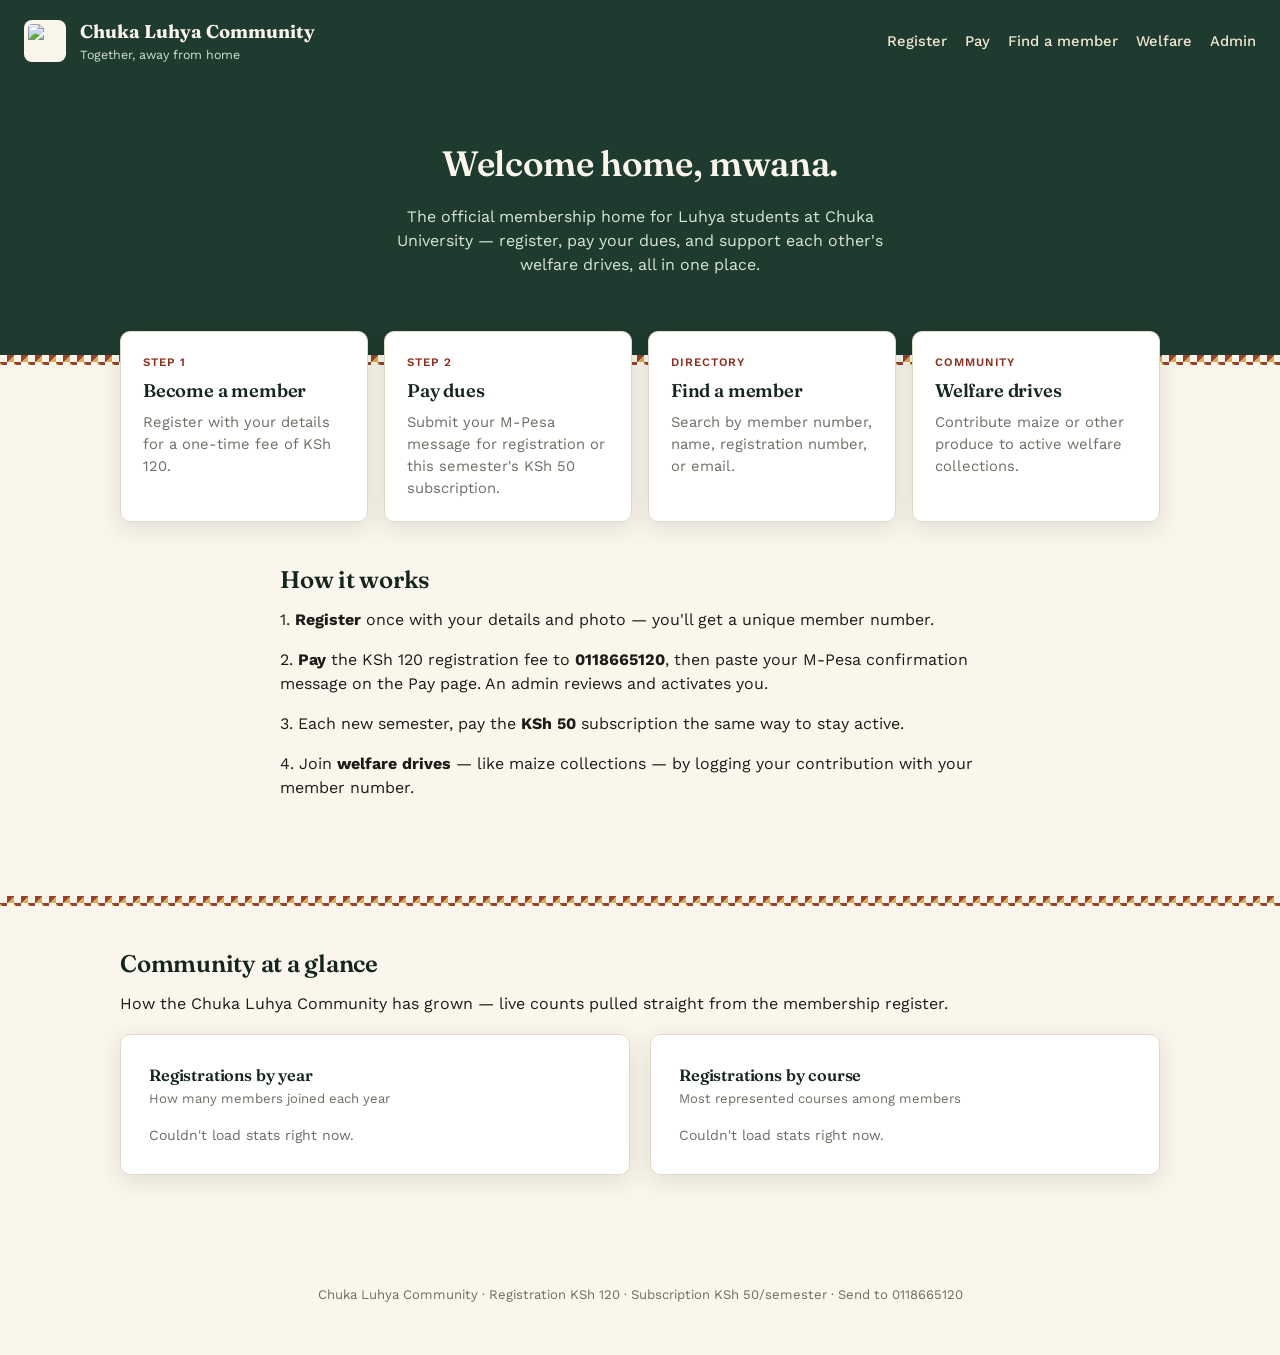
==== index.html @ a2ca7f16 "Update index.html" ====
<!DOCTYPE html>
<html lang="en">
<head>
<meta charset="UTF-8">
<meta name="viewport" content="width=device-width, initial-scale=1.0">
<title>Chuka Luhya Community</title>
<style>
/* ==========================================================
   CHUKA LUHYA COMMUNITY — visual identity
   Palette draws from shamba green (maize/farming, the welfare
   drives) and beadwork gold/maroon (Luhya ceremonial beadwork).
   ========================================================== */

@import url('https://fonts.googleapis.com/css2?family=Fraunces:opsz,wght@9..144,500;9..144,600;9..144,700&family=Work+Sans:wght@400;500;600;700&display=swap');

:root{
  --soil:      #1F3A2E;   /* deep shamba green */
  --soil-dark: #14261D;
  --cream:     #FBF6EC;
  --gold:      #D9A441;   /* beadwork gold */
  --maroon:    #8C2F1E;   /* beadwork maroon */
  --ink:       #1B1B18;
  --muted:     #6B6E64;
  --line:      #E2DACB;
  --ok:        #2F6B3E;
  --warn:      #B5451B;
  --radius:    10px;
  --shadow:    0 6px 24px rgba(20,38,29,0.12);
}

*{box-sizing:border-box;}
html{scroll-behavior:smooth;}
body{
  margin:0;
  font-family:'Work Sans', sans-serif;
  background:var(--cream);
  color:var(--ink);
  line-height:1.5;
}
h1,h2,h3,.display{
  font-family:'Fraunces', serif;
  font-weight:600;
  letter-spacing:-0.01em;
  margin:0 0 0.4em 0;
  color:var(--soil-dark);
}
p{margin:0 0 1em 0;}
a{color:var(--maroon);}

/* beadwork divider — repeating diamond pattern, the signature element */
.beadline{
  height:10px;
  background-image:
    linear-gradient(45deg, var(--gold) 25%, transparent 25%),
    linear-gradient(-45deg, var(--gold) 25%, transparent 25%),
    linear-gradient(45deg, transparent 75%, var(--maroon) 75%),
    linear-gradient(-45deg, transparent 75%, var(--maroon) 75%);
  background-size:14px 14px;
  background-position:0 0, 0 7px, 7px -7px, -7px 0;
  opacity:0.9;
}

/* ---- layout shells ---- */
header.site{
  background:var(--soil);
  color:var(--cream);
  padding:18px 24px;
  display:flex;
  align-items:center;
  gap:14px;
}
header.site img.logo{height:42px;width:42px;object-fit:contain;border-radius:8px;background:var(--cream);padding:4px;}
header.site .brand{display:flex;flex-direction:column;}
header.site .brand strong{font-family:'Fraunces',serif;font-size:1.15rem;}
header.site .brand span{font-size:0.78rem;color:#CFE0D3;}
header.site nav{margin-left:auto;display:flex;gap:18px;flex-wrap:wrap;}
header.site nav a{color:#EFE6D2;text-decoration:none;font-size:0.92rem;font-weight:500;}
header.site nav a:hover{color:var(--gold);}

main{max-width:760px;margin:0 auto;padding:40px 20px 80px;}
main.wide{max-width:1080px;}

.hero{
  background:var(--soil);
  color:var(--cream);
  padding:56px 24px;
  text-align:center;
}
.hero h1{color:var(--cream);font-size:2.2rem;}
.hero p{color:#D9E6DC;max-width:520px;margin:0 auto 22px;}

.grid-cards{
  display:grid;
  grid-template-columns:repeat(auto-fit,minmax(200px,1fr));
  gap:16px;
  max-width:1080px;
  margin:-34px auto 0;
  padding:0 20px;
  position:relative;
}
.card{
  background:#fff;
  border:1px solid var(--line);
  border-radius:var(--radius);
  padding:22px;
  box-shadow:var(--shadow);
  text-decoration:none;
  color:var(--ink);
  display:block;
  transition:transform .15s ease;
}
.card:hover{transform:translateY(-3px);}
.card .eyebrow{font-size:0.72rem;text-transform:uppercase;letter-spacing:0.08em;color:var(--maroon);font-weight:600;}
.card h3{margin:6px 0 6px;font-size:1.15rem;}
.card p{color:var(--muted);font-size:0.92rem;margin:0;}

/* ---- forms ---- */
.panel{
  background:#fff;
  border:1px solid var(--line);
  border-radius:var(--radius);
  padding:28px;
  box-shadow:var(--shadow);
}
label{display:block;font-weight:600;font-size:0.88rem;margin:16px 0 6px;color:var(--soil-dark);}
label .opt{font-weight:400;color:var(--muted);font-size:0.8rem;}
input[type=text],input[type=email],input[type=number],input[type=tel],input[type=password],select,textarea{
  width:100%;
  padding:11px 12px;
  border:1px solid var(--line);
  border-radius:8px;
  font-size:0.95rem;
  font-family:inherit;
  background:#FEFDFB;
}
input:focus,select:focus,textarea:focus{outline:2px solid var(--gold);outline-offset:1px;border-color:var(--gold);}
input[type=file]{padding:8px 0;}

button, .btn{
  display:inline-block;
  background:var(--maroon);
  color:#fff;
  border:none;
  padding:13px 22px;
  border-radius:8px;
  font-weight:600;
  font-size:0.95rem;
  cursor:pointer;
  font-family:inherit;
  text-decoration:none;
  margin-top:20px;
}
button:hover,.btn:hover{background:#701F13;}
button.secondary,.btn.secondary{background:var(--soil);}
button.secondary:hover{background:var(--soil-dark);}
button:disabled{opacity:0.55;cursor:not-allowed;}

.fee-box{
  background:#F4EEDD;
  border:1px dashed var(--gold);
  border-radius:8px;
  padding:14px 16px;
  font-size:0.9rem;
  margin-top:18px;
}
.fee-box b{color:var(--maroon);}

.msg{padding:12px 14px;border-radius:8px;font-size:0.9rem;margin-top:16px;display:none;}
.msg.show{display:block;}
.msg.ok{background:#E6F1E7;color:var(--ok);border:1px solid #BEDBC2;}
.msg.err{background:#FBE6E0;color:var(--warn);border:1px solid #F1C3B2;}

table{width:100%;border-collapse:collapse;font-size:0.9rem;margin-top:14px;}
th,td{text-align:left;padding:9px 8px;border-bottom:1px solid var(--line);}
th{color:var(--soil-dark);font-family:'Fraunces',serif;font-weight:600;}
.tag{display:inline-block;padding:2px 9px;border-radius:99px;font-size:0.75rem;font-weight:600;}
.tag.pending{background:#FBEFD6;color:#8A6203;}
.tag.approved,.tag.active{background:#E1F0E3;color:var(--ok);}
.tag.rejected{background:#FBE6E0;color:var(--warn);}

.tabs{display:flex;gap:6px;margin-bottom:20px;flex-wrap:wrap;}
.tabs button{margin:0;background:#fff;color:var(--soil-dark);border:1px solid var(--line);}
.tabs button.active{background:var(--soil);color:#fff;border-color:var(--soil);}

.member-id{
  font-family:'Fraunces',serif;
  font-size:1.6rem;
  color:var(--maroon);
  letter-spacing:0.03em;
}

.share-link{
  display:flex;gap:8px;align-items:center;background:#F4EEDD;border-radius:8px;padding:10px 12px;margin-top:8px;
}
.share-link input{background:transparent;border:none;flex:1;font-size:0.85rem;}
.share-link button{margin:0;padding:8px 14px;font-size:0.82rem;}

footer{text-align:center;color:var(--muted);font-size:0.82rem;padding:30px 20px 50px;}

/* ---- registration stat charts (homepage) ---- */
.stats-wrap{
  display:grid;
  grid-template-columns:repeat(auto-fit,minmax(280px,1fr));
  gap:20px;
  margin-top:18px;
}
.chart-card h3{font-size:1.02rem;margin-bottom:2px;}
.chart-card .chart-sub{color:var(--muted);font-size:0.82rem;margin-bottom:16px;}
.bar-row{margin-bottom:14px;}
.bar-row:last-child{margin-bottom:0;}
.bar-row .bar-top{
  display:flex;
  justify-content:space-between;
  align-items:baseline;
  font-size:0.85rem;
  margin-bottom:4px;
}
.bar-row .bar-top .bar-name{font-weight:600;color:var(--soil-dark);}
.bar-row .bar-top .bar-count{color:var(--maroon);font-weight:700;font-family:'Fraunces',serif;}
.bar-track{
  height:12px;
  background:#F0EADA;
  border-radius:99px;
  overflow:hidden;
  border:1px solid var(--line);
}
.bar-fill{
  height:100%;
  border-radius:99px;
  background:linear-gradient(90deg, var(--soil) 0%, var(--gold) 100%);
  width:0%;
  transition:width .6s ease;
}
.chart-card .bar-fill.alt{background:linear-gradient(90deg, var(--maroon) 0%, var(--gold) 100%);}
.chart-loading,.chart-empty{color:var(--muted);font-size:0.88rem;}

@media(max-width:640px){
  header.site{flex-wrap:wrap;}
  header.site nav{margin-left:0;gap:12px;}
  .hero h1{font-size:1.7rem;}
}
</style>
</head>
<body>

<header class="site">
  <img class="logo" id="siteLogo" alt="CLC logo" style="display:none;">
  <div class="brand">
    <strong>Chuka Luhya Community</strong>
    <span>Together, away from home</span>
  </div>
  <nav>
    <a href="register.html">Register</a>
    <a href="payment.html">Pay</a>
    <a href="search.html">Find a member</a>
    <a href="welfare.html">Welfare</a>
    <a href="admin.html">Admin</a>
  </nav>
</header>

<div class="hero">
  <h1>Welcome home, mwana.</h1>
  <p>The official membership home for Luhya students at Chuka University — register, pay your dues, and support each other's welfare drives, all in one place.</p>
</div>
<div class="beadline"></div>

<div class="grid-cards">
  <a class="card" href="register.html">
    <div class="eyebrow">Step 1</div>
    <h3>Become a member</h3>
    <p>Register with your details for a one-time fee of KSh 120.</p>
  </a>
  <a class="card" href="payment.html">
    <div class="eyebrow">Step 2</div>
    <h3>Pay dues</h3>
    <p>Submit your M-Pesa message for registration or this semester's KSh 50 subscription.</p>
  </a>
  <a class="card" href="search.html">
    <div class="eyebrow">Directory</div>
    <h3>Find a member</h3>
    <p>Search by member number, name, registration number, or email.</p>
  </a>
  <a class="card" href="welfare.html">
    <div class="eyebrow">Community</div>
    <h3>Welfare drives</h3>
    <p>Contribute maize or other produce to active welfare collections.</p>
  </a>
</div>

<main>
  <h2>How it works</h2>
  <p>1. <b>Register</b> once with your details and photo — you'll get a unique member number.</p>
  <p>2. <b>Pay</b> the KSh 120 registration fee to <b>0118665120</b>, then paste your M-Pesa confirmation message on the Pay page. An admin reviews and activates you.</p>
  <p>3. Each new semester, pay the <b>KSh 50</b> subscription the same way to stay active.</p>
  <p>4. Join <b>welfare drives</b> — like maize collections — by logging your contribution with your member number.</p>
</main>

<div class="beadline"></div>

<main class="wide">
  <h2>Community at a glance</h2>
  <p>How the Chuka Luhya Community has grown — live counts pulled straight from the membership register.</p>

  <div class="stats-wrap">
    <div class="panel chart-card">
      <h3>Registrations by year</h3>
      <div class="chart-sub">How many members joined each year</div>
      <div id="yearChart"><div class="chart-loading">Loading…</div></div>
    </div>
    <div class="panel chart-card">
      <h3>Registrations by course</h3>
      <div class="chart-sub">Most represented courses among members</div>
      <div id="courseChart"><div class="chart-loading">Loading…</div></div>
    </div>
  </div>
</main>

<footer>Chuka Luhya Community · Registration KSh 120 · Subscription KSh 50/semester · Send to 0118665120</footer>

<script>
// ⚠️ REPLACE THIS with your deployed Apps Script Web App URL (ends in /exec)
const API_URL = "https://script.google.com/macros/s/AKfycbyvl1aG-JSTuhmmTTJpNLwkRlwysgrZUr_CwX7zUoklKrvmtrGiKlcbf3OylCN1RZxS/exec";

// ⚠️ REPLACE THIS with a direct image URL for your logo (e.g. an Imgur link,
// a GitHub-hosted image raw URL, or any public image link ending in .png/.jpg)
const LOGO_URL = "https://drive.google.com/file/d/1XwN-2GqsNcrvXHtq5Wz5wxiwcrYzxigq/view?usp=sharing";

// Sets the logo on every page — called automatically below.
// Stays hidden until a real LOGO_URL is set, so no broken-image icon shows.
function loadLogo() {
  const el = document.getElementById('siteLogo');
  if (el && LOGO_URL && !LOGO_URL.startsWith('PASTE_')) {
    el.src = LOGO_URL;
    el.style.display = 'block';
  }
}
document.addEventListener('DOMContentLoaded', loadLogo);

const COUNTIES = [
  "Mombasa","Kwale","Kilifi","Tana River","Lamu","Taita-Taveta","Garissa","Wajir","Mandera",
  "Marsabit","Isiolo","Meru","Tharaka-Nithi","Embu","Kitui","Machakos","Makueni","Nyandarua",
  "Nyeri","Kirinyaga","Murang'a","Kiambu","Turkana","West Pokot","Samburu","Trans Nzoia",
  "Uasin Gishu","Elgeyo-Marakwet","Nandi","Baringo","Laikipia","Nakuru","Narok","Kajiado",
  "Kericho","Bomet","Kakamega","Vihiga","Bungoma","Busia","Siaya","Kisumu","Homa Bay",
  "Migori","Kisii","Nyamira","Nairobi"
];

// Call the API. `payload` is a plain object; `action` matches a case in Code.gs
async function callApi(action, payload = {}) {
  const res = await fetch(API_URL, {
    method: "POST",
    headers: { "Content-Type": "text/plain;charset=utf-8" }, // avoids CORS preflight on Apps Script
    body: JSON.stringify({ action, payload })
  });
  return res.json();
}

function fileToBase64(file) {
  return new Promise((resolve, reject) => {
    const reader = new FileReader();
    reader.onload = () => resolve(reader.result);
    reader.onerror = reject;
    reader.readAsDataURL(file);
  });
}
</script>
<script>
  // ---- homepage charts: registrations by year & by course ----
  // Builds simple, dependency-free bar charts (no chart library needed)
  // out of the aggregate counts returned by the "getRegistrationStats" action.

  function escapeHtml(str) {
    return String(str).replace(/[&<>"']/g, ch => ({
      '&':'&amp;','<':'&lt;','>':'&gt;','"':'&quot;',"'":'&#39;'
    }[ch]));
  }

  function renderBarChart(containerId, rows, nameKey, altColor) {
    const el = document.getElementById(containerId);
    if (!rows || rows.length === 0) {
      el.innerHTML = '<div class="chart-empty">No registrations yet — be the first to <a href="register.html">join</a>!</div>';
      return;
    }
    const max = Math.max(...rows.map(r => r.count));
    el.innerHTML = rows.map(r => `
      <div class="bar-row">
        <div class="bar-top">
          <span class="bar-name">${escapeHtml(r[nameKey])}</span>
          <span class="bar-count">${r.count}</span>
        </div>
        <div class="bar-track">
          <div class="bar-fill${altColor ? ' alt' : ''}" style="width:${max ? (r.count / max * 100) : 0}%"></div>
        </div>
      </div>
    `).join('');
  }

  async function loadRegistrationStats() {
    try {
      const res = await callApi('getRegistrationStats');
      if (!res.ok) throw new Error(res.error || 'Failed to load stats');
      renderBarChart('yearChart', res.byYear, 'year', false);
      renderBarChart('courseChart', res.byCourse, 'course', true);
    } catch (err) {
      document.getElementById('yearChart').innerHTML = '<div class="chart-empty">Couldn\'t load stats right now.</div>';
      document.getElementById('courseChart').innerHTML = '<div class="chart-empty">Couldn\'t load stats right now.</div>';
    }
  }
  loadRegistrationStats();
</script>
</body>
</html>
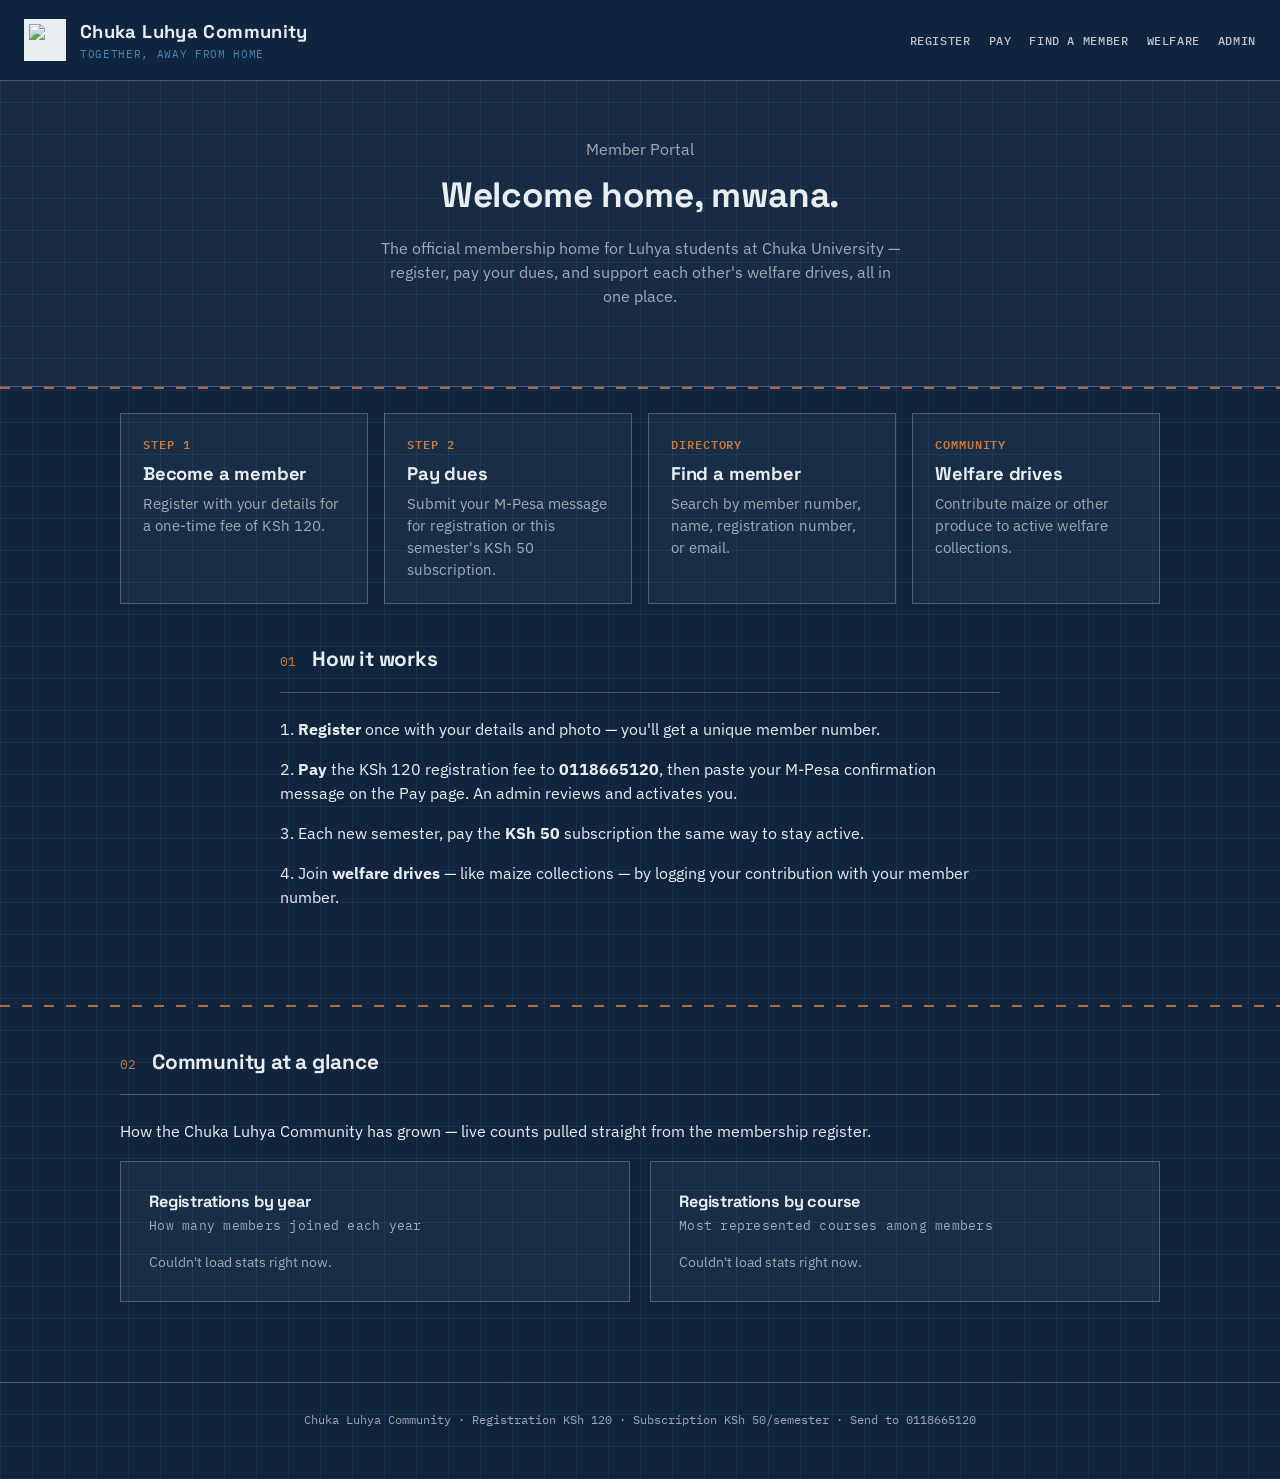
==== commit 4354bef1: "Update index.html" ====
--- a/index.html
+++ b/index.html
@@ -7,99 +7,112 @@
 <style>
 /* ==========================================================
    CHUKA LUHYA COMMUNITY — visual identity
-   Palette draws from shamba green (maize/farming, the welfare
-   drives) and beadwork gold/maroon (Luhya ceremonial beadwork).
+   "Engineering blueprint" theme — grid-paper navy background,
+   copper accent, spec-sheet numbered sections, mono labels.
+   Variable/selector names are kept from the previous theme so
+   no markup or JS needs to change — only what they resolve to.
    ========================================================== */
 
-@import url('https://fonts.googleapis.com/css2?family=Fraunces:opsz,wght@9..144,500;9..144,600;9..144,700&family=Work+Sans:wght@400;500;600;700&display=swap');
+@import url('https://fonts.googleapis.com/css2?family=Space+Grotesk:wght@400;500;600;700&family=IBM+Plex+Sans:wght@400;500;600&family=IBM+Plex+Mono:wght@400;500;600&display=swap');
 
 :root{
-  --soil:      #1F3A2E;   /* deep shamba green */
-  --soil-dark: #14261D;
-  --cream:     #FBF6EC;
-  --gold:      #D9A441;   /* beadwork gold */
-  --maroon:    #8C2F1E;   /* beadwork maroon */
-  --ink:       #1B1B18;
-  --muted:     #6B6E64;
-  --line:      #E2DACB;
-  --ok:        #2F6B3E;
-  --warn:      #B5451B;
-  --radius:    10px;
-  --shadow:    0 6px 24px rgba(20,38,29,0.12);
+  --soil:      #10243E;   /* blueprint navy — brand / header / hero surfaces */
+  --soil-dark: #0B1B2B;   /* deep ink navy — used for high-contrast text on copper */
+  --cream:     #10243E;   /* page background (blueprint navy) */
+  --gold:      #C97B3D;   /* copper — primary accent */
+  --maroon:    #B5672E;   /* darker copper — links, buttons, hover states */
+  --ink:       #E8EEF2;   /* paper — default text color on the dark background */
+  --muted:     rgba(232,238,242,0.65);
+  --line:      rgba(232,238,242,0.25);
+  --blueprint-line: #4C86AE;
+  --ok:        #3F8F5F;
+  --warn:      #B4453A;
+  --radius:    0px;       /* blueprint style = sharp corners, no rounding */
+  --shadow:    none;      /* thin borders replace drop-shadows */
+  --wash:      rgba(232,238,242,0.04);   /* faint paper wash for card surfaces */
+  --wash-2:    rgba(232,238,242,0.07);
 }
 
 *{box-sizing:border-box;}
 html{scroll-behavior:smooth;}
 body{
   margin:0;
-  font-family:'Work Sans', sans-serif;
-  background:var(--cream);
+  font-family:'IBM Plex Sans', sans-serif;
+  background:
+    repeating-linear-gradient(0deg, rgba(76,134,174,0.14) 0px, rgba(76,134,174,0.14) 1px, transparent 1px, transparent 32px),
+    repeating-linear-gradient(90deg, rgba(76,134,174,0.14) 0px, rgba(76,134,174,0.14) 1px, transparent 1px, transparent 32px),
+    var(--cream);
   color:var(--ink);
   line-height:1.5;
 }
 h1,h2,h3,.display{
-  font-family:'Fraunces', serif;
-  font-weight:600;
+  font-family:'Space Grotesk', sans-serif;
+  font-weight:700;
   letter-spacing:-0.01em;
   margin:0 0 0.4em 0;
-  color:var(--soil-dark);
+  color:var(--ink);
 }
 p{margin:0 0 1em 0;}
-a{color:var(--maroon);}
-
-/* beadwork divider — repeating diamond pattern, the signature element */
+a{color:var(--gold);}
+
+/* blueprint divider — dashed tick-mark rule, the signature element */
 .beadline{
-  height:10px;
-  background-image:
-    linear-gradient(45deg, var(--gold) 25%, transparent 25%),
-    linear-gradient(-45deg, var(--gold) 25%, transparent 25%),
-    linear-gradient(45deg, transparent 75%, var(--maroon) 75%),
-    linear-gradient(-45deg, transparent 75%, var(--maroon) 75%);
-  background-size:14px 14px;
-  background-position:0 0, 0 7px, 7px -7px, -7px 0;
-  opacity:0.9;
+  height:2px;
+  background-image:repeating-linear-gradient(90deg, var(--gold) 0px, var(--gold) 10px, transparent 10px, transparent 22px);
+  opacity:0.85;
 }
 
 /* ---- layout shells ---- */
 header.site{
-  background:var(--soil);
-  color:var(--cream);
+  background:rgba(16,36,62,0.92);
+  color:var(--ink);
   padding:18px 24px;
   display:flex;
   align-items:center;
   gap:14px;
-}
-header.site img.logo{height:42px;width:42px;object-fit:contain;border-radius:8px;background:var(--cream);padding:4px;}
+  border-bottom:1px solid var(--line);
+}
+header.site img.logo{height:42px;width:42px;object-fit:contain;border:1px solid var(--line);background:var(--ink);padding:4px;}
 header.site .brand{display:flex;flex-direction:column;}
-header.site .brand strong{font-family:'Fraunces',serif;font-size:1.15rem;}
-header.site .brand span{font-size:0.78rem;color:#CFE0D3;}
+header.site .brand strong{font-family:'Space Grotesk',sans-serif;font-size:1.15rem;font-weight:700;letter-spacing:0.02em;}
+header.site .brand span{font-family:'IBM Plex Mono',monospace;font-size:0.7rem;letter-spacing:0.06em;text-transform:uppercase;color:var(--blueprint-line);}
 header.site nav{margin-left:auto;display:flex;gap:18px;flex-wrap:wrap;}
-header.site nav a{color:#EFE6D2;text-decoration:none;font-size:0.92rem;font-weight:500;}
+header.site nav a{
+  color:rgba(232,238,242,0.8);
+  text-decoration:none;
+  font-family:'IBM Plex Mono',monospace;
+  font-size:0.78rem;
+  letter-spacing:0.05em;
+  text-transform:uppercase;
+  font-weight:500;
+}
 header.site nav a:hover{color:var(--gold);}
 
 main{max-width:760px;margin:0 auto;padding:40px 20px 80px;}
 main.wide{max-width:1080px;}
 
 .hero{
-  background:var(--soil);
-  color:var(--cream);
+  background:rgba(232,238,242,0.03);
+  color:var(--ink);
   padding:56px 24px;
   text-align:center;
-}
-.hero h1{color:var(--cream);font-size:2.2rem;}
-.hero p{color:#D9E6DC;max-width:520px;margin:0 auto 22px;}
+  border-bottom:1px solid var(--line);
+}
+.hero h1{color:var(--ink);font-size:2.2rem;}
+.hero h1 em{font-style:normal;color:var(--gold);}
+.hero p{color:var(--muted);max-width:520px;margin:0 auto 22px;}
 
 .grid-cards{
   display:grid;
   grid-template-columns:repeat(auto-fit,minmax(200px,1fr));
   gap:16px;
   max-width:1080px;
-  margin:-34px auto 0;
+  margin:24px auto 0;
   padding:0 20px;
   position:relative;
 }
 .card{
-  background:#fff;
+  background:var(--wash);
   border:1px solid var(--line);
   border-radius:var(--radius);
   padding:22px;
@@ -107,95 +120,173 @@
   text-decoration:none;
   color:var(--ink);
   display:block;
-  transition:transform .15s ease;
-}
-.card:hover{transform:translateY(-3px);}
-.card .eyebrow{font-size:0.72rem;text-transform:uppercase;letter-spacing:0.08em;color:var(--maroon);font-weight:600;}
+  transition:border-color .15s ease, background .15s ease;
+}
+.card:hover{border-color:var(--gold);background:var(--wash-2);}
+.card .eyebrow{font-family:'IBM Plex Mono',monospace;font-size:0.72rem;text-transform:uppercase;letter-spacing:0.08em;color:var(--gold);font-weight:600;}
 .card h3{margin:6px 0 6px;font-size:1.15rem;}
 .card p{color:var(--muted);font-size:0.92rem;margin:0;}
 
+/* ---- spec-sheet section headers (numbered, like an engineering doc) ---- */
+.section-head{
+  display:flex;
+  align-items:baseline;
+  gap:16px;
+  margin:0 0 24px;
+  border-bottom:1px solid var(--line);
+  padding-bottom:16px;
+}
+.section-head .sheet-no{
+  font-family:'IBM Plex Mono',monospace;
+  font-size:0.8rem;
+  color:var(--gold);
+  flex-shrink:0;
+}
+.section-head h2{margin:0;font-size:1.3rem;}
+
 /* ---- forms ---- */
 .panel{
-  background:#fff;
+  background:var(--wash);
   border:1px solid var(--line);
   border-radius:var(--radius);
   padding:28px;
   box-shadow:var(--shadow);
 }
-label{display:block;font-weight:600;font-size:0.88rem;margin:16px 0 6px;color:var(--soil-dark);}
-label .opt{font-weight:400;color:var(--muted);font-size:0.8rem;}
+label{
+  display:block;
+  font-family:'IBM Plex Mono',monospace;
+  font-weight:500;
+  font-size:0.72rem;
+  letter-spacing:0.06em;
+  text-transform:uppercase;
+  margin:16px 0 6px;
+  color:var(--blueprint-line);
+}
+label .opt{font-weight:400;color:var(--muted);font-size:0.75rem;text-transform:none;letter-spacing:0;}
 input[type=text],input[type=email],input[type=number],input[type=tel],input[type=password],select,textarea{
   width:100%;
   padding:11px 12px;
   border:1px solid var(--line);
-  border-radius:8px;
+  border-radius:var(--radius);
   font-size:0.95rem;
   font-family:inherit;
-  background:#FEFDFB;
-}
+  background:rgba(232,238,242,0.05);
+  color:var(--ink);
+}
+input::placeholder,textarea::placeholder{color:rgba(232,238,242,0.35);}
+select option{background:var(--soil-dark);color:var(--ink);}
 input:focus,select:focus,textarea:focus{outline:2px solid var(--gold);outline-offset:1px;border-color:var(--gold);}
 input[type=file]{padding:8px 0;}
 
 button, .btn{
   display:inline-block;
-  background:var(--maroon);
-  color:#fff;
+  background:var(--gold);
+  color:var(--soil-dark);
   border:none;
+  border-radius:var(--radius);
   padding:13px 22px;
-  border-radius:8px;
   font-weight:600;
-  font-size:0.95rem;
+  font-size:0.85rem;
+  font-family:'IBM Plex Mono',monospace;
+  letter-spacing:0.05em;
+  text-transform:uppercase;
   cursor:pointer;
-  font-family:inherit;
   text-decoration:none;
   margin-top:20px;
-}
-button:hover,.btn:hover{background:#701F13;}
-button.secondary,.btn.secondary{background:var(--soil);}
-button.secondary:hover{background:var(--soil-dark);}
-button:disabled{opacity:0.55;cursor:not-allowed;}
+  transition:filter .15s ease, transform .1s ease;
+}
+button:hover,.btn:hover{filter:brightness(1.1);}
+button:active,.btn:active{transform:translateY(1px);}
+button.secondary,.btn.secondary{background:transparent;color:var(--ink);border:1px solid var(--gold);}
+button.secondary:hover,.btn.secondary:hover{background:rgba(201,123,61,0.12);filter:none;}
+button:disabled{opacity:0.5;cursor:not-allowed;}
 
 .fee-box{
-  background:#F4EEDD;
+  background:rgba(201,123,61,0.08);
   border:1px dashed var(--gold);
-  border-radius:8px;
+  border-radius:var(--radius);
   padding:14px 16px;
   font-size:0.9rem;
   margin-top:18px;
 }
-.fee-box b{color:var(--maroon);}
-
-.msg{padding:12px 14px;border-radius:8px;font-size:0.9rem;margin-top:16px;display:none;}
+.fee-box b{color:var(--gold);}
+
+.msg{padding:12px 14px;border-radius:var(--radius);font-size:0.9rem;margin-top:16px;display:none;border:1px solid transparent;}
 .msg.show{display:block;}
-.msg.ok{background:#E6F1E7;color:var(--ok);border:1px solid #BEDBC2;}
-.msg.err{background:#FBE6E0;color:var(--warn);border:1px solid #F1C3B2;}
+.msg.ok{background:rgba(63,143,95,0.12);color:var(--ok);border-color:rgba(63,143,95,0.4);}
+.msg.err{background:rgba(180,69,58,0.12);color:var(--warn);border-color:rgba(180,69,58,0.4);}
 
 table{width:100%;border-collapse:collapse;font-size:0.9rem;margin-top:14px;}
 th,td{text-align:left;padding:9px 8px;border-bottom:1px solid var(--line);}
-th{color:var(--soil-dark);font-family:'Fraunces',serif;font-weight:600;}
-.tag{display:inline-block;padding:2px 9px;border-radius:99px;font-size:0.75rem;font-weight:600;}
-.tag.pending{background:#FBEFD6;color:#8A6203;}
-.tag.approved,.tag.active{background:#E1F0E3;color:var(--ok);}
-.tag.rejected{background:#FBE6E0;color:var(--warn);}
+th{
+  color:var(--gold);
+  font-family:'IBM Plex Mono',monospace;
+  font-weight:600;
+  font-size:0.72rem;
+  letter-spacing:0.05em;
+  text-transform:uppercase;
+}
+.tag{
+  display:inline-block;
+  padding:2px 9px;
+  border-radius:var(--radius);
+  font-family:'IBM Plex Mono',monospace;
+  font-size:0.68rem;
+  letter-spacing:0.05em;
+  text-transform:uppercase;
+  font-weight:600;
+  border:1px solid currentColor;
+}
+.tag.pending{color:#D9A441;}
+.tag.approved,.tag.active{color:var(--ok);}
+.tag.rejected{color:var(--warn);}
 
 .tabs{display:flex;gap:6px;margin-bottom:20px;flex-wrap:wrap;}
-.tabs button{margin:0;background:#fff;color:var(--soil-dark);border:1px solid var(--line);}
-.tabs button.active{background:var(--soil);color:#fff;border-color:var(--soil);}
+.tabs button{
+  margin:0;
+  background:transparent;
+  color:var(--ink);
+  border:1px solid var(--line);
+}
+.tabs button.active{background:var(--gold);color:var(--soil-dark);border-color:var(--gold);}
 
 .member-id{
-  font-family:'Fraunces',serif;
+  font-family:'Space Grotesk',sans-serif;
+  font-weight:700;
   font-size:1.6rem;
-  color:var(--maroon);
+  color:var(--gold);
   letter-spacing:0.03em;
 }
 
 .share-link{
-  display:flex;gap:8px;align-items:center;background:#F4EEDD;border-radius:8px;padding:10px 12px;margin-top:8px;
-}
-.share-link input{background:transparent;border:none;flex:1;font-size:0.85rem;}
-.share-link button{margin:0;padding:8px 14px;font-size:0.82rem;}
-
-footer{text-align:center;color:var(--muted);font-size:0.82rem;padding:30px 20px 50px;}
+  display:flex;gap:8px;align-items:center;background:rgba(232,238,242,0.05);border:1px solid var(--line);border-radius:var(--radius);padding:10px 12px;margin-top:8px;
+}
+.share-link input{background:transparent;border:none;flex:1;font-size:0.85rem;color:var(--ink);}
+.share-link button{margin:0;padding:8px 14px;font-size:0.72rem;}
+
+footer{
+  text-align:center;
+  color:var(--muted);
+  font-family:'IBM Plex Mono',monospace;
+  font-size:0.75rem;
+  padding:28px 20px 50px;
+  border-top:1px solid var(--line);
+}
+
+/* status badges (used for member/account status, mirrors reference dashboard) */
+.status-badge{
+  display:inline-block;
+  font-family:'IBM Plex Mono',monospace;
+  font-size:0.7rem;
+  letter-spacing:0.05em;
+  text-transform:uppercase;
+  padding:3px 10px;
+  border:1px solid currentColor;
+  margin-left:10px;
+  vertical-align:middle;
+}
+.status-badge.status-active,.status-badge.active{color:var(--ok);}
+.status-badge.status-inactive,.status-badge.inactive{color:var(--warn);}
 
 /* ---- registration stat charts (homepage) ---- */
 .stats-wrap{
@@ -205,7 +296,7 @@
   margin-top:18px;
 }
 .chart-card h3{font-size:1.02rem;margin-bottom:2px;}
-.chart-card .chart-sub{color:var(--muted);font-size:0.82rem;margin-bottom:16px;}
+.chart-card .chart-sub{color:var(--muted);font-size:0.82rem;margin-bottom:16px;font-family:'IBM Plex Mono',monospace;letter-spacing:0.02em;}
 .bar-row{margin-bottom:14px;}
 .bar-row:last-child{margin-bottom:0;}
 .bar-row .bar-top{
@@ -215,24 +306,31 @@
   font-size:0.85rem;
   margin-bottom:4px;
 }
-.bar-row .bar-top .bar-name{font-weight:600;color:var(--soil-dark);}
-.bar-row .bar-top .bar-count{color:var(--maroon);font-weight:700;font-family:'Fraunces',serif;}
+.bar-row .bar-top .bar-name{font-weight:600;color:var(--ink);}
+.bar-row .bar-top .bar-count{color:var(--gold);font-weight:700;font-family:'Space Grotesk',sans-serif;}
 .bar-track{
-  height:12px;
-  background:#F0EADA;
-  border-radius:99px;
+  height:10px;
+  background:rgba(232,238,242,0.08);
+  border-radius:var(--radius);
   overflow:hidden;
   border:1px solid var(--line);
 }
 .bar-fill{
   height:100%;
-  border-radius:99px;
-  background:linear-gradient(90deg, var(--soil) 0%, var(--gold) 100%);
+  border-radius:var(--radius);
+  background:linear-gradient(90deg, var(--blueprint-line) 0%, var(--gold) 100%);
   width:0%;
   transition:width .6s ease;
 }
 .chart-card .bar-fill.alt{background:linear-gradient(90deg, var(--maroon) 0%, var(--gold) 100%);}
 .chart-loading,.chart-empty{color:var(--muted);font-size:0.88rem;}
+
+.empty-state{
+  padding:40px 24px;
+  text-align:center;
+  border:1px dashed var(--line);
+}
+.empty-state p{color:var(--muted);margin-top:8px;}
 
 @media(max-width:640px){
   header.site{flex-wrap:wrap;}
@@ -259,6 +357,7 @@
 </header>
 
 <div class="hero">
+  <p class="eyebrow" style="margin-bottom:8px;">Member Portal</p>
   <h1>Welcome home, mwana.</h1>
   <p>The official membership home for Luhya students at Chuka University — register, pay your dues, and support each other's welfare drives, all in one place.</p>
 </div>
@@ -288,7 +387,10 @@
 </div>
 
 <main>
-  <h2>How it works</h2>
+  <div class="section-head">
+    <span class="sheet-no">01</span>
+    <h2>How it works</h2>
+  </div>
   <p>1. <b>Register</b> once with your details and photo — you'll get a unique member number.</p>
   <p>2. <b>Pay</b> the KSh 120 registration fee to <b>0118665120</b>, then paste your M-Pesa confirmation message on the Pay page. An admin reviews and activates you.</p>
   <p>3. Each new semester, pay the <b>KSh 50</b> subscription the same way to stay active.</p>
@@ -298,7 +400,10 @@
 <div class="beadline"></div>
 
 <main class="wide">
-  <h2>Community at a glance</h2>
+  <div class="section-head">
+    <span class="sheet-no">02</span>
+    <h2>Community at a glance</h2>
+  </div>
   <p>How the Chuka Luhya Community has grown — live counts pulled straight from the membership register.</p>
 
   <div class="stats-wrap">
@@ -323,7 +428,7 @@
 
 // ⚠️ REPLACE THIS with a direct image URL for your logo (e.g. an Imgur link,
 // a GitHub-hosted image raw URL, or any public image link ending in .png/.jpg)
-const LOGO_URL = "https://drive.google.com/file/d/1XwN-2GqsNcrvXHtq5Wz5wxiwcrYzxigq/view?usp=sharing";
+const LOGO_URL = "https://lh3.googleusercontent.com/d/1XwN-2GqsNcrvXHtq5Wz5wxiwcrYzxigq";
 
 // Sets the logo on every page — called automatically below.
 // Stays hidden until a real LOGO_URL is set, so no broken-image icon shows.
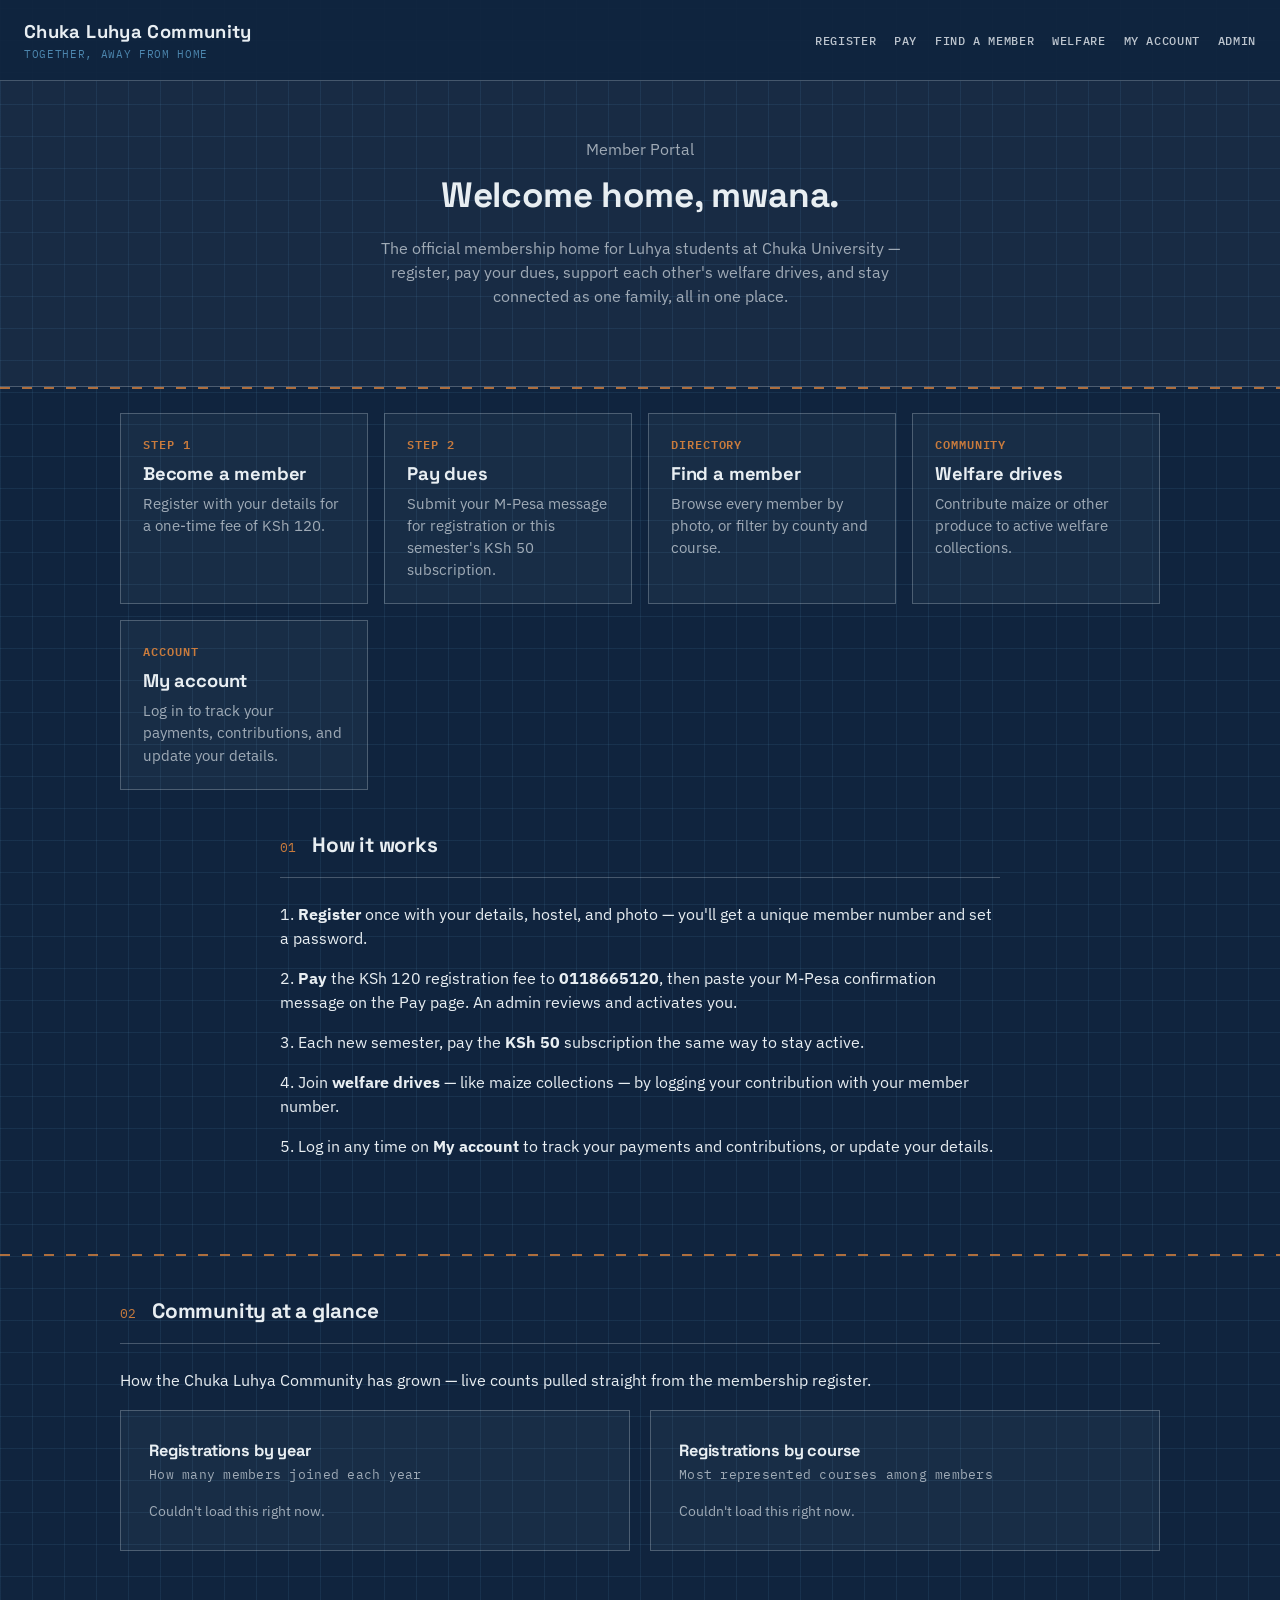
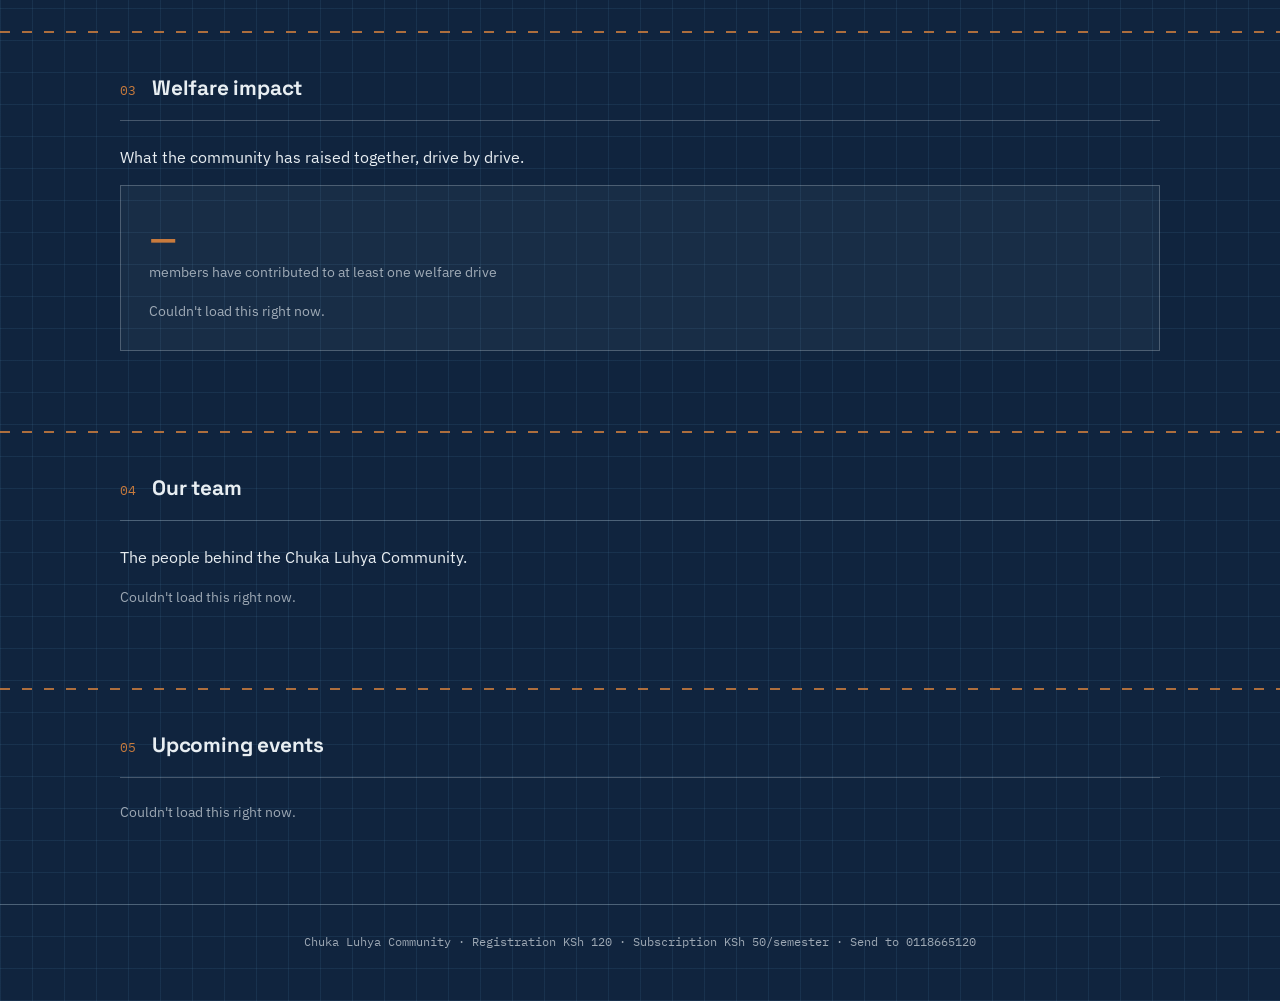
==== commit 69db0285: "Update index.html" ====
--- a/index.html
+++ b/index.html
@@ -9,27 +9,25 @@
    CHUKA LUHYA COMMUNITY — visual identity
    "Engineering blueprint" theme — grid-paper navy background,
    copper accent, spec-sheet numbered sections, mono labels.
-   Variable/selector names are kept from the previous theme so
-   no markup or JS needs to change — only what they resolve to.
    ========================================================== */
 
 @import url('https://fonts.googleapis.com/css2?family=Space+Grotesk:wght@400;500;600;700&family=IBM+Plex+Sans:wght@400;500;600&family=IBM+Plex+Mono:wght@400;500;600&display=swap');
 
 :root{
-  --soil:      #10243E;   /* blueprint navy — brand / header / hero surfaces */
-  --soil-dark: #0B1B2B;   /* deep ink navy — used for high-contrast text on copper */
-  --cream:     #10243E;   /* page background (blueprint navy) */
-  --gold:      #C97B3D;   /* copper — primary accent */
-  --maroon:    #B5672E;   /* darker copper — links, buttons, hover states */
-  --ink:       #E8EEF2;   /* paper — default text color on the dark background */
+  --soil:      #10243E;
+  --soil-dark: #0B1B2B;
+  --cream:     #10243E;
+  --gold:      #C97B3D;
+  --maroon:    #B5672E;
+  --ink:       #E8EEF2;
   --muted:     rgba(232,238,242,0.65);
   --line:      rgba(232,238,242,0.25);
   --blueprint-line: #4C86AE;
   --ok:        #3F8F5F;
   --warn:      #B4453A;
-  --radius:    0px;       /* blueprint style = sharp corners, no rounding */
-  --shadow:    none;      /* thin borders replace drop-shadows */
-  --wash:      rgba(232,238,242,0.04);   /* faint paper wash for card surfaces */
+  --radius:    0px;
+  --shadow:    none;
+  --wash:      rgba(232,238,242,0.04);
   --wash-2:    rgba(232,238,242,0.07);
 }
 
@@ -55,14 +53,12 @@
 p{margin:0 0 1em 0;}
 a{color:var(--gold);}
 
-/* blueprint divider — dashed tick-mark rule, the signature element */
 .beadline{
   height:2px;
   background-image:repeating-linear-gradient(90deg, var(--gold) 0px, var(--gold) 10px, transparent 10px, transparent 22px);
   opacity:0.85;
 }
 
-/* ---- layout shells ---- */
 header.site{
   background:rgba(16,36,62,0.92);
   color:var(--ink);
@@ -87,6 +83,7 @@
   font-weight:500;
 }
 header.site nav a:hover{color:var(--gold);}
+header.site nav a.hi{color:var(--gold);}
 
 main{max-width:760px;margin:0 auto;padding:40px 20px 80px;}
 main.wide{max-width:1080px;}
@@ -127,7 +124,6 @@
 .card h3{margin:6px 0 6px;font-size:1.15rem;}
 .card p{color:var(--muted);font-size:0.92rem;margin:0;}
 
-/* ---- spec-sheet section headers (numbered, like an engineering doc) ---- */
 .section-head{
   display:flex;
   align-items:baseline;
@@ -144,7 +140,6 @@
 }
 .section-head h2{margin:0;font-size:1.3rem;}
 
-/* ---- forms ---- */
 .panel{
   background:var(--wash);
   border:1px solid var(--line);
@@ -163,7 +158,7 @@
   color:var(--blueprint-line);
 }
 label .opt{font-weight:400;color:var(--muted);font-size:0.75rem;text-transform:none;letter-spacing:0;}
-input[type=text],input[type=email],input[type=number],input[type=tel],input[type=password],select,textarea{
+input[type=text],input[type=email],input[type=number],input[type=tel],input[type=password],input[type=date],select,textarea{
   width:100%;
   padding:11px 12px;
   border:1px solid var(--line);
@@ -199,7 +194,10 @@
 button:active,.btn:active{transform:translateY(1px);}
 button.secondary,.btn.secondary{background:transparent;color:var(--ink);border:1px solid var(--gold);}
 button.secondary:hover,.btn.secondary:hover{background:rgba(201,123,61,0.12);filter:none;}
+button.danger,.btn.danger{background:transparent;color:var(--warn);border:1px solid var(--warn);}
+button.danger:hover{background:rgba(180,69,58,0.12);}
 button:disabled{opacity:0.5;cursor:not-allowed;}
+button.small,.btn.small{padding:7px 12px;font-size:0.72rem;margin:0;}
 
 .fee-box{
   background:rgba(201,123,61,0.08);
@@ -239,7 +237,7 @@
 }
 .tag.pending{color:#D9A441;}
 .tag.approved,.tag.active{color:var(--ok);}
-.tag.rejected{color:var(--warn);}
+.tag.rejected,.tag.inactive{color:var(--warn);}
 
 .tabs{display:flex;gap:6px;margin-bottom:20px;flex-wrap:wrap;}
 .tabs button{
@@ -273,7 +271,6 @@
   border-top:1px solid var(--line);
 }
 
-/* status badges (used for member/account status, mirrors reference dashboard) */
 .status-badge{
   display:inline-block;
   font-family:'IBM Plex Mono',monospace;
@@ -288,7 +285,6 @@
 .status-badge.status-active,.status-badge.active{color:var(--ok);}
 .status-badge.status-inactive,.status-badge.inactive{color:var(--warn);}
 
-/* ---- registration stat charts (homepage) ---- */
 .stats-wrap{
   display:grid;
   grid-template-columns:repeat(auto-fit,minmax(280px,1fr));
@@ -332,11 +328,97 @@
 }
 .empty-state p{color:var(--muted);margin-top:8px;}
 
+/* ---- NEW: member directory grid (search page) ---- */
+.filter-row{display:flex;gap:12px;flex-wrap:wrap;margin-bottom:4px;}
+.filter-row > div{flex:1;min-width:160px;}
+.member-grid{
+  display:grid;
+  grid-template-columns:repeat(auto-fill,minmax(220px,1fr));
+  gap:16px;
+  margin-top:20px;
+}
+.member-card{
+  background:var(--wash);
+  border:1px solid var(--line);
+  padding:16px;
+  text-align:center;
+}
+.member-card img,.member-card .avatar-fallback{
+  width:76px;height:76px;border-radius:50%;object-fit:cover;
+  border:2px solid var(--gold);
+  margin-bottom:10px;
+  background:var(--soil-dark);
+}
+.member-card .avatar-fallback{
+  display:flex;align-items:center;justify-content:center;
+  font-family:'Space Grotesk',sans-serif;font-weight:700;font-size:1.4rem;color:var(--gold);
+  margin-left:auto;margin-right:auto;
+}
+.member-card .mc-name{font-weight:600;font-size:0.98rem;}
+.member-card .mc-id{font-family:'IBM Plex Mono',monospace;font-size:0.72rem;color:var(--gold);margin:2px 0 8px;}
+.member-card .mc-meta{color:var(--muted);font-size:0.8rem;line-height:1.5;}
+.result-count{color:var(--muted);font-size:0.85rem;margin:14px 0 0;font-family:'IBM Plex Mono',monospace;}
+
+/* ---- NEW: personnel / events grids (homepage) ---- */
+.people-grid{display:grid;grid-template-columns:repeat(auto-fill,minmax(180px,1fr));gap:18px;margin-top:18px;}
+.people-card{text-align:center;}
+.people-card img,.people-card .avatar-fallback{
+  width:88px;height:88px;border-radius:50%;object-fit:cover;border:2px solid var(--gold);margin-bottom:10px;background:var(--soil-dark);
+}
+.people-card .avatar-fallback{display:flex;align-items:center;justify-content:center;font-family:'Space Grotesk',sans-serif;font-weight:700;font-size:1.6rem;color:var(--gold);margin-left:auto;margin-right:auto;}
+.people-card .p-name{font-weight:600;}
+.people-card .p-role{color:var(--gold);font-family:'IBM Plex Mono',monospace;font-size:0.72rem;text-transform:uppercase;letter-spacing:0.04em;margin:2px 0 6px;}
+.people-card .p-bio{color:var(--muted);font-size:0.82rem;}
+
+.event-grid{display:grid;grid-template-columns:repeat(auto-fill,minmax(240px,1fr));gap:16px;margin-top:18px;}
+.event-card{background:var(--wash);border:1px solid var(--line);overflow:hidden;}
+.event-card img{width:100%;height:130px;object-fit:cover;display:block;}
+.event-card .ec-body{padding:14px 16px;}
+.event-card .ec-date{color:var(--gold);font-family:'IBM Plex Mono',monospace;font-size:0.72rem;text-transform:uppercase;letter-spacing:0.04em;}
+.event-card h3{font-size:1rem;margin:4px 0 6px;}
+.event-card .ec-loc{color:var(--muted);font-size:0.82rem;}
+
+/* ---- NEW: welfare impact bars (homepage) ---- */
+.welfare-impact{margin-top:18px;}
+.impact-total{
+  font-family:'Space Grotesk',sans-serif;font-size:2rem;font-weight:700;color:var(--gold);
+}
+.impact-sub{color:var(--muted);font-size:0.85rem;}
+
+/* ---- NEW: wellbeing mood picker ---- */
+.mood-row{display:flex;gap:10px;flex-wrap:wrap;margin-top:6px;}
+.mood-btn{
+  flex:1;min-width:90px;
+  background:rgba(232,238,242,0.05);
+  border:1px solid var(--line);
+  color:var(--ink);
+  padding:14px 8px;
+  text-align:center;
+  cursor:pointer;
+  font-family:'IBM Plex Mono',monospace;
+  font-size:0.78rem;
+  text-transform:uppercase;
+  letter-spacing:0.03em;
+  margin:0;
+}
+.mood-btn .mood-emoji{display:block;font-size:1.5rem;margin-bottom:4px;}
+.mood-btn.selected{border-color:var(--gold);background:rgba(201,123,61,0.15);color:var(--gold);}
+
+/* ---- NEW: account dashboard ---- */
+.profile-head{display:flex;gap:20px;align-items:center;flex-wrap:wrap;}
+.profile-head img,.profile-head .avatar-fallback{
+  width:96px;height:96px;border-radius:50%;object-fit:cover;border:2px solid var(--gold);background:var(--soil-dark);
+}
+.profile-head .avatar-fallback{display:flex;align-items:center;justify-content:center;font-family:'Space Grotesk',sans-serif;font-weight:700;font-size:1.8rem;color:var(--gold);}
+.kv-row{display:flex;justify-content:space-between;padding:8px 0;border-bottom:1px solid var(--line);font-size:0.9rem;}
+.kv-row span:first-child{color:var(--muted);font-family:'IBM Plex Mono',monospace;font-size:0.75rem;text-transform:uppercase;letter-spacing:0.04em;}
+
 @media(max-width:640px){
   header.site{flex-wrap:wrap;}
   header.site nav{margin-left:0;gap:12px;}
   .hero h1{font-size:1.7rem;}
 }
+
 </style>
 </head>
 <body>
@@ -352,6 +434,7 @@
     <a href="payment.html">Pay</a>
     <a href="search.html">Find a member</a>
     <a href="welfare.html">Welfare</a>
+    <a href="account.html" id="navAccount">My account</a>
     <a href="admin.html">Admin</a>
   </nav>
 </header>
@@ -359,7 +442,7 @@
 <div class="hero">
   <p class="eyebrow" style="margin-bottom:8px;">Member Portal</p>
   <h1>Welcome home, mwana.</h1>
-  <p>The official membership home for Luhya students at Chuka University — register, pay your dues, and support each other's welfare drives, all in one place.</p>
+  <p>The official membership home for Luhya students at Chuka University — register, pay your dues, support each other's welfare drives, and stay connected as one family, all in one place.</p>
 </div>
 <div class="beadline"></div>
 
@@ -377,13 +460,18 @@
   <a class="card" href="search.html">
     <div class="eyebrow">Directory</div>
     <h3>Find a member</h3>
-    <p>Search by member number, name, registration number, or email.</p>
+    <p>Browse every member by photo, or filter by county and course.</p>
   </a>
   <a class="card" href="welfare.html">
     <div class="eyebrow">Community</div>
     <h3>Welfare drives</h3>
     <p>Contribute maize or other produce to active welfare collections.</p>
   </a>
+  <a class="card" href="account.html">
+    <div class="eyebrow">Account</div>
+    <h3>My account</h3>
+    <p>Log in to track your payments, contributions, and update your details.</p>
+  </a>
 </div>
 
 <main>
@@ -391,10 +479,11 @@
     <span class="sheet-no">01</span>
     <h2>How it works</h2>
   </div>
-  <p>1. <b>Register</b> once with your details and photo — you'll get a unique member number.</p>
+  <p>1. <b>Register</b> once with your details, hostel, and photo — you'll get a unique member number and set a password.</p>
   <p>2. <b>Pay</b> the KSh 120 registration fee to <b>0118665120</b>, then paste your M-Pesa confirmation message on the Pay page. An admin reviews and activates you.</p>
   <p>3. Each new semester, pay the <b>KSh 50</b> subscription the same way to stay active.</p>
   <p>4. Join <b>welfare drives</b> — like maize collections — by logging your contribution with your member number.</p>
+  <p>5. Log in any time on <b>My account</b> to track your payments and contributions, or update your details.</p>
 </main>
 
 <div class="beadline"></div>
@@ -420,15 +509,52 @@
   </div>
 </main>
 
+<div class="beadline"></div>
+
+<main class="wide">
+  <div class="section-head">
+    <span class="sheet-no">03</span>
+    <h2>Welfare impact</h2>
+  </div>
+  <p>What the community has raised together, drive by drive.</p>
+  <div class="panel">
+    <div class="impact-total" id="welfareTotalContributors">—</div>
+    <div class="impact-sub">members have contributed to at least one welfare drive</div>
+    <div class="welfare-impact" id="welfareBars"><div class="chart-loading">Loading…</div></div>
+  </div>
+</main>
+
+<div class="beadline"></div>
+
+<main class="wide">
+  <div class="section-head">
+    <span class="sheet-no">04</span>
+    <h2>Our team</h2>
+  </div>
+  <p>The people behind the Chuka Luhya Community.</p>
+  <div class="people-grid" id="personnelGrid"><div class="chart-loading">Loading…</div></div>
+</main>
+
+<div class="beadline"></div>
+
+<main class="wide">
+  <div class="section-head">
+    <span class="sheet-no">05</span>
+    <h2>Upcoming events</h2>
+  </div>
+  <div class="event-grid" id="eventsGrid"><div class="chart-loading">Loading…</div></div>
+</main>
+
 <footer>Chuka Luhya Community · Registration KSh 120 · Subscription KSh 50/semester · Send to 0118665120</footer>
 
+
 <script>
-// ⚠️ REPLACE THIS with your deployed Apps Script Web App URL (ends in /exec)
-const API_URL = "https://script.google.com/macros/s/AKfycbyvl1aG-JSTuhmmTTJpNLwkRlwysgrZUr_CwX7zUoklKrvmtrGiKlcbf3OylCN1RZxS/exec";
+// ✅ Connected to your deployed Apps Script Web App
+const API_URL = "https://script.google.com/macros/s/AKfycbxuk7Vmufs8RKP4Cp_qCGF3o_e87pMwmKGU62JqPO46imD49JYZpYmTN6R3KJ7NF355/exec";
 
 // ⚠️ REPLACE THIS with a direct image URL for your logo (e.g. an Imgur link,
 // a GitHub-hosted image raw URL, or any public image link ending in .png/.jpg)
-const LOGO_URL = "https://lh3.googleusercontent.com/d/1XwN-2GqsNcrvXHtq5Wz5wxiwcrYzxigq";
+const LOGO_URL = "PASTE_YOUR_LOGO_IMAGE_URL_HERE";
 
 // Sets the logo on every page — called automatically below.
 // Stays hidden until a real LOGO_URL is set, so no broken-image icon shows.
@@ -468,50 +594,143 @@
     reader.readAsDataURL(file);
   });
 }
+
+function escapeHtml(str) {
+  return String(str == null ? '' : str).replace(/[&<>"']/g, ch => ({
+    '&':'&amp;','<':'&lt;','>':'&gt;','"':'&quot;',"'":'&#39;'
+  }[ch]));
+}
+
+function initials(name) {
+  return String(name || '?').trim().split(/\s+/).slice(0,2).map(w => w[0] || '').join('').toUpperCase();
+}
+
+// ---- member session (used by account.html, and to prefill other pages) ----
+function getMemberSession() {
+  const raw = sessionStorage.getItem('clc_member_session');
+  return raw ? JSON.parse(raw) : null;
+}
+function setMemberSession(session) {
+  sessionStorage.setItem('clc_member_session', JSON.stringify(session));
+}
+function clearMemberSession() {
+  sessionStorage.removeItem('clc_member_session');
+}
+
+// Highlights the "My Account" nav link if the member is logged in,
+// and swaps its label/href accordingly. Call after DOM is ready.
+function reflectAccountNav() {
+  const link = document.getElementById('navAccount');
+  if (!link) return;
+  const session = getMemberSession();
+  if (session) {
+    link.textContent = 'My account (' + session.fullName.split(' ')[0] + ')';
+  }
+}
+document.addEventListener('DOMContentLoaded', reflectAccountNav);
+
 </script>
 <script>
-  // ---- homepage charts: registrations by year & by course ----
-  // Builds simple, dependency-free bar charts (no chart library needed)
-  // out of the aggregate counts returned by the "getRegistrationStats" action.
-
-  function escapeHtml(str) {
-    return String(str).replace(/[&<>"']/g, ch => ({
-      '&':'&amp;','<':'&lt;','>':'&gt;','"':'&quot;',"'":'&#39;'
-    }[ch]));
+function renderBarChart(containerId, rows, nameKey, altColor, emptyHtml) {
+  const el = document.getElementById(containerId);
+  if (!rows || rows.length === 0) {
+    el.innerHTML = emptyHtml || '<div class="chart-empty">Nothing to show yet.</div>';
+    return;
   }
-
-  function renderBarChart(containerId, rows, nameKey, altColor) {
-    const el = document.getElementById(containerId);
-    if (!rows || rows.length === 0) {
-      el.innerHTML = '<div class="chart-empty">No registrations yet — be the first to <a href="register.html">join</a>!</div>';
-      return;
-    }
-    const max = Math.max(...rows.map(r => r.count));
-    el.innerHTML = rows.map(r => `
-      <div class="bar-row">
-        <div class="bar-top">
-          <span class="bar-name">${escapeHtml(r[nameKey])}</span>
-          <span class="bar-count">${r.count}</span>
-        </div>
-        <div class="bar-track">
-          <div class="bar-fill${altColor ? ' alt' : ''}" style="width:${max ? (r.count / max * 100) : 0}%"></div>
-        </div>
+  const max = Math.max(...rows.map(r => r.count));
+  el.innerHTML = rows.map(r => `
+    <div class="bar-row">
+      <div class="bar-top">
+        <span class="bar-name">${escapeHtml(r[nameKey])}</span>
+        <span class="bar-count">${r.count}</span>
       </div>
-    `).join('');
+      <div class="bar-track">
+        <div class="bar-fill${altColor ? ' alt' : ''}" style="width:${max ? (r.count / max * 100) : 0}%"></div>
+      </div>
+    </div>
+  `).join('');
+}
+
+function renderWelfareBars(drives) {
+  const el = document.getElementById('welfareBars');
+  if (!drives || drives.length === 0) {
+    el.innerHTML = '<div class="chart-empty">No welfare drives yet — the admin can start one, or see <a href="welfare.html">Welfare</a>.</div>';
+    return;
   }
-
-  async function loadRegistrationStats() {
-    try {
-      const res = await callApi('getRegistrationStats');
-      if (!res.ok) throw new Error(res.error || 'Failed to load stats');
-      renderBarChart('yearChart', res.byYear, 'year', false);
-      renderBarChart('courseChart', res.byCourse, 'course', true);
-    } catch (err) {
-      document.getElementById('yearChart').innerHTML = '<div class="chart-empty">Couldn\'t load stats right now.</div>';
-      document.getElementById('courseChart').innerHTML = '<div class="chart-empty">Couldn\'t load stats right now.</div>';
-    }
+  const max = Math.max(...drives.map(d => d.total), 1);
+  el.innerHTML = drives.map(d => `
+    <div class="bar-row">
+      <div class="bar-top">
+        <span class="bar-name">${escapeHtml(d.title)} ${d.active ? '' : '<span class="tag inactive">closed</span>'}</span>
+        <span class="bar-count">${d.total} ${escapeHtml(d.unit)}</span>
+      </div>
+      <div class="bar-track">
+        <div class="bar-fill alt" style="width:${(d.total / max * 100)}%"></div>
+      </div>
+      <div style="color:var(--muted);font-size:0.78rem;margin-top:2px;">${d.contributorCount} contributor(s)</div>
+    </div>
+  `).join('');
+}
+
+function renderPersonnel(list) {
+  const el = document.getElementById('personnelGrid');
+  if (!list || list.length === 0) {
+    el.innerHTML = '<div class="chart-empty">Team profiles coming soon.</div>';
+    return;
   }
-  loadRegistrationStats();
+  el.innerHTML = list.map(p => `
+    <div class="people-card">
+      ${p.photoUrl
+        ? `<img src="${p.photoUrl}" alt="${escapeHtml(p.fullName)}">`
+        : `<div class="avatar-fallback">${initials(p.fullName)}</div>`}
+      <div class="p-name">${escapeHtml(p.fullName)}</div>
+      <div class="p-role">${escapeHtml(p.role)}</div>
+      ${p.bio ? `<div class="p-bio">${escapeHtml(p.bio)}</div>` : ''}
+    </div>
+  `).join('');
+}
+
+function renderEvents(list) {
+  const el = document.getElementById('eventsGrid');
+  if (!list || list.length === 0) {
+    el.innerHTML = '<div class="chart-empty">No upcoming events right now — check back soon.</div>';
+    return;
+  }
+  el.innerHTML = list.map(e => `
+    <div class="event-card">
+      ${e.imageUrl ? `<img src="${e.imageUrl}" alt="${escapeHtml(e.title)}">` : ''}
+      <div class="ec-body">
+        <div class="ec-date">${e.eventDate ? new Date(e.eventDate).toLocaleDateString(undefined,{day:'numeric',month:'short',year:'numeric'}) : ''}</div>
+        <h3>${escapeHtml(e.title)}</h3>
+        ${e.location ? `<div class="ec-loc">📍 ${escapeHtml(e.location)}</div>` : ''}
+        ${e.description ? `<p style="margin-top:8px;font-size:0.85rem;color:var(--muted);">${escapeHtml(e.description)}</p>` : ''}
+      </div>
+    </div>
+  `).join('');
+}
+
+async function loadHomepageData() {
+  try {
+    const res = await callApi('getHomepageData');
+    if (!res.ok) throw new Error(res.error || 'Failed to load');
+
+    renderBarChart('yearChart', res.stats.byYear, 'year', false,
+      '<div class="chart-empty">No registrations yet — be the first to <a href="register.html">join</a>!</div>');
+    renderBarChart('courseChart', res.stats.byCourse, 'course', true);
+
+    document.getElementById('welfareTotalContributors').textContent = res.welfare.totalContributors;
+    renderWelfareBars(res.welfare.drives);
+
+    renderPersonnel(res.personnel);
+    renderEvents(res.events);
+  } catch (err) {
+    ['yearChart','courseChart','welfareBars','personnelGrid','eventsGrid'].forEach(id => {
+      document.getElementById(id).innerHTML = '<div class="chart-empty">Couldn\'t load this right now.</div>';
+    });
+  }
+}
+loadHomepageData();
+
 </script>
 </body>
 </html>
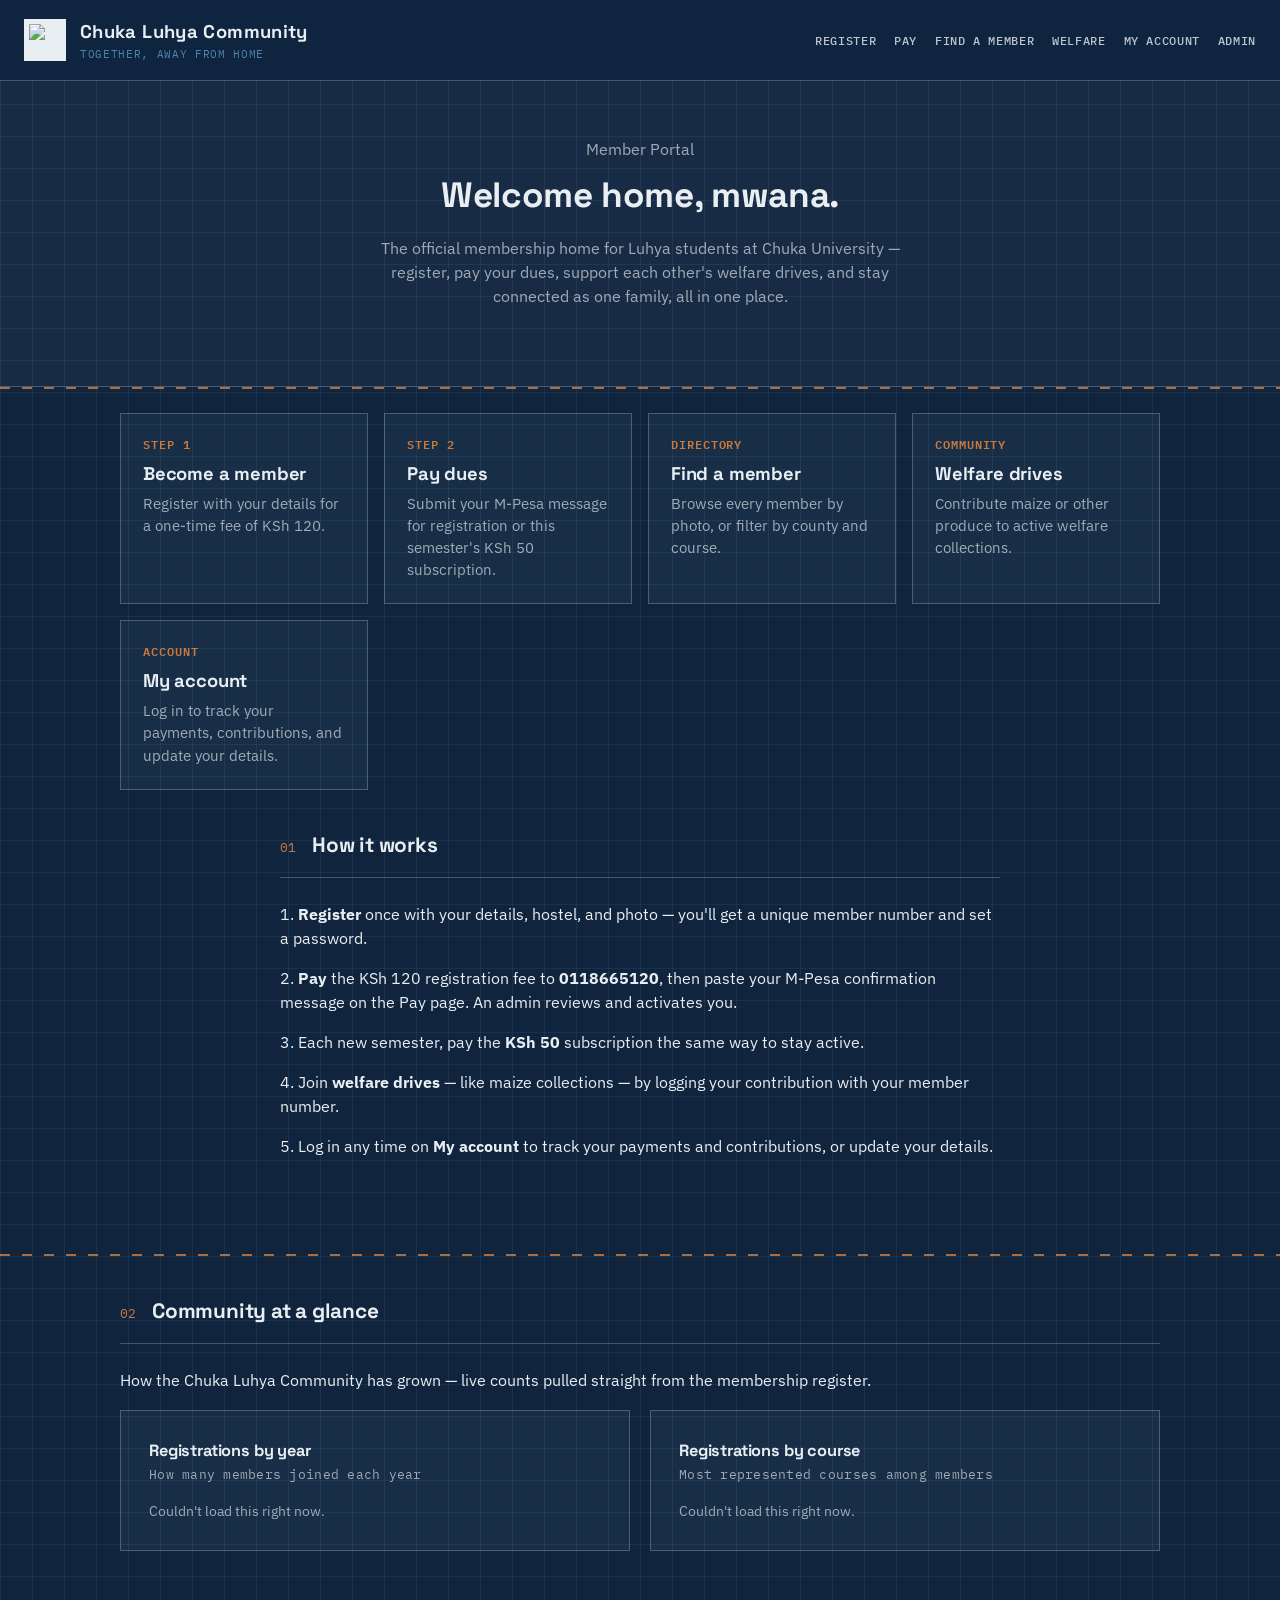
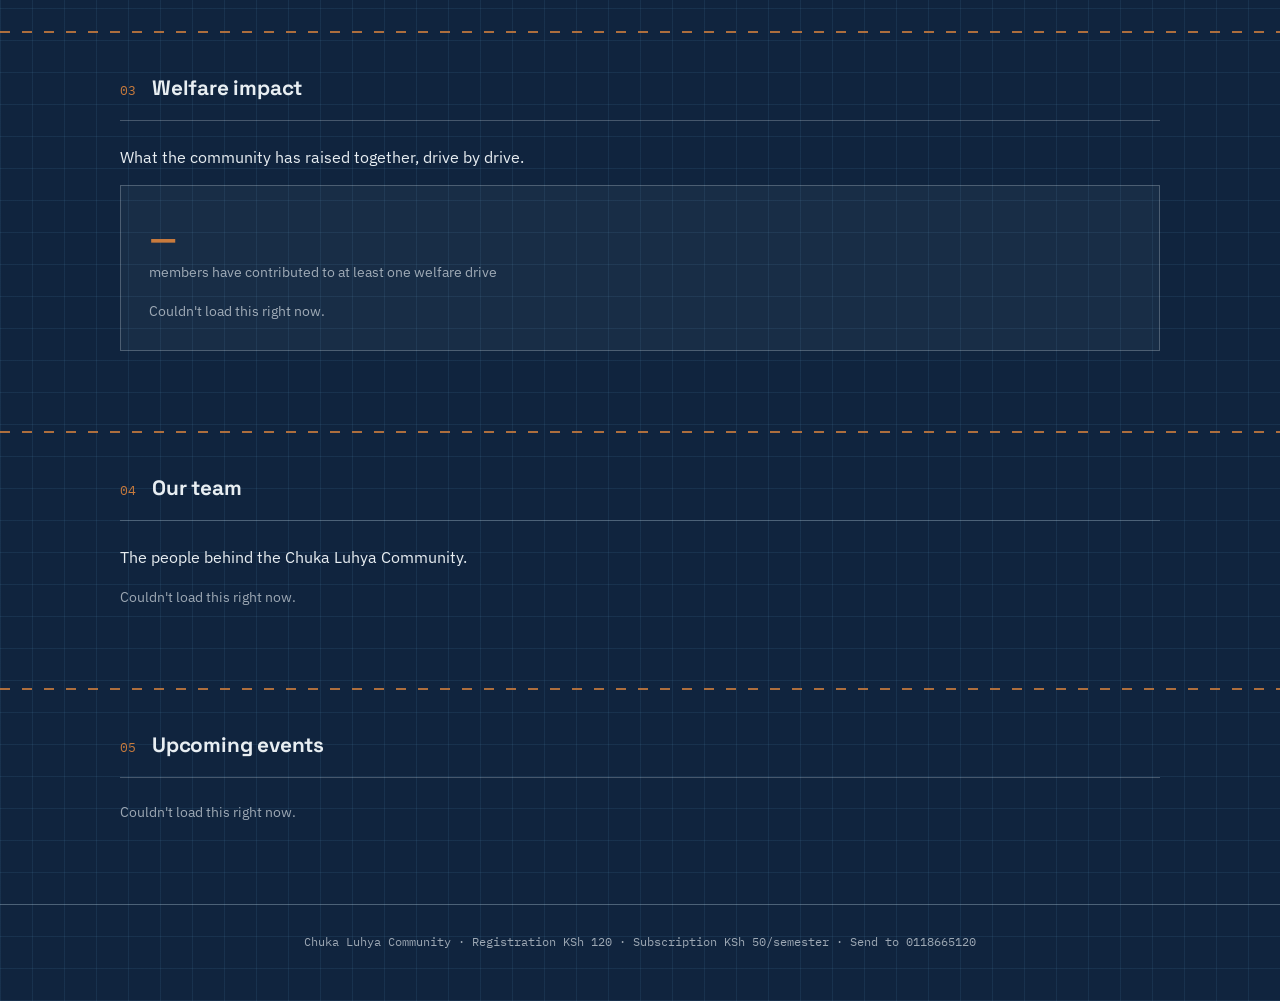
==== commit c4bba4d0: "Update index.html" ====
--- a/index.html
+++ b/index.html
@@ -550,11 +550,10 @@
 
 <script>
 // ✅ Connected to your deployed Apps Script Web App
-const API_URL = "https://script.google.com/macros/s/AKfycbxuk7Vmufs8RKP4Cp_qCGF3o_e87pMwmKGU62JqPO46imD49JYZpYmTN6R3KJ7NF355/exec";
-
-// ⚠️ REPLACE THIS with a direct image URL for your logo (e.g. an Imgur link,
-// a GitHub-hosted image raw URL, or any public image link ending in .png/.jpg)
-const LOGO_URL = "PASTE_YOUR_LOGO_IMAGE_URL_HERE";
+const API_URL = "https://script.google.com/macros/s/AKfycbxWQEO2NdlxTdnPR2xjc_WkebcL4wRLBTfexYzyvbheIj7q3LtHQpz35TL1J_2cLte5/exec";
+
+// ✅ Chuka Luhya Community logo
+const LOGO_URL = "https://encrypted-tbn0.gstatic.com/images?q=tbn:ANd9GcRzz5aZD0rTM--XnJOEYG-570yM7OO-_a6JY_idXwwooM-DUwGNa_coVQWr&s=10";
 
 // Sets the logo on every page — called automatically below.
 // Stays hidden until a real LOGO_URL is set, so no broken-image icon shows.
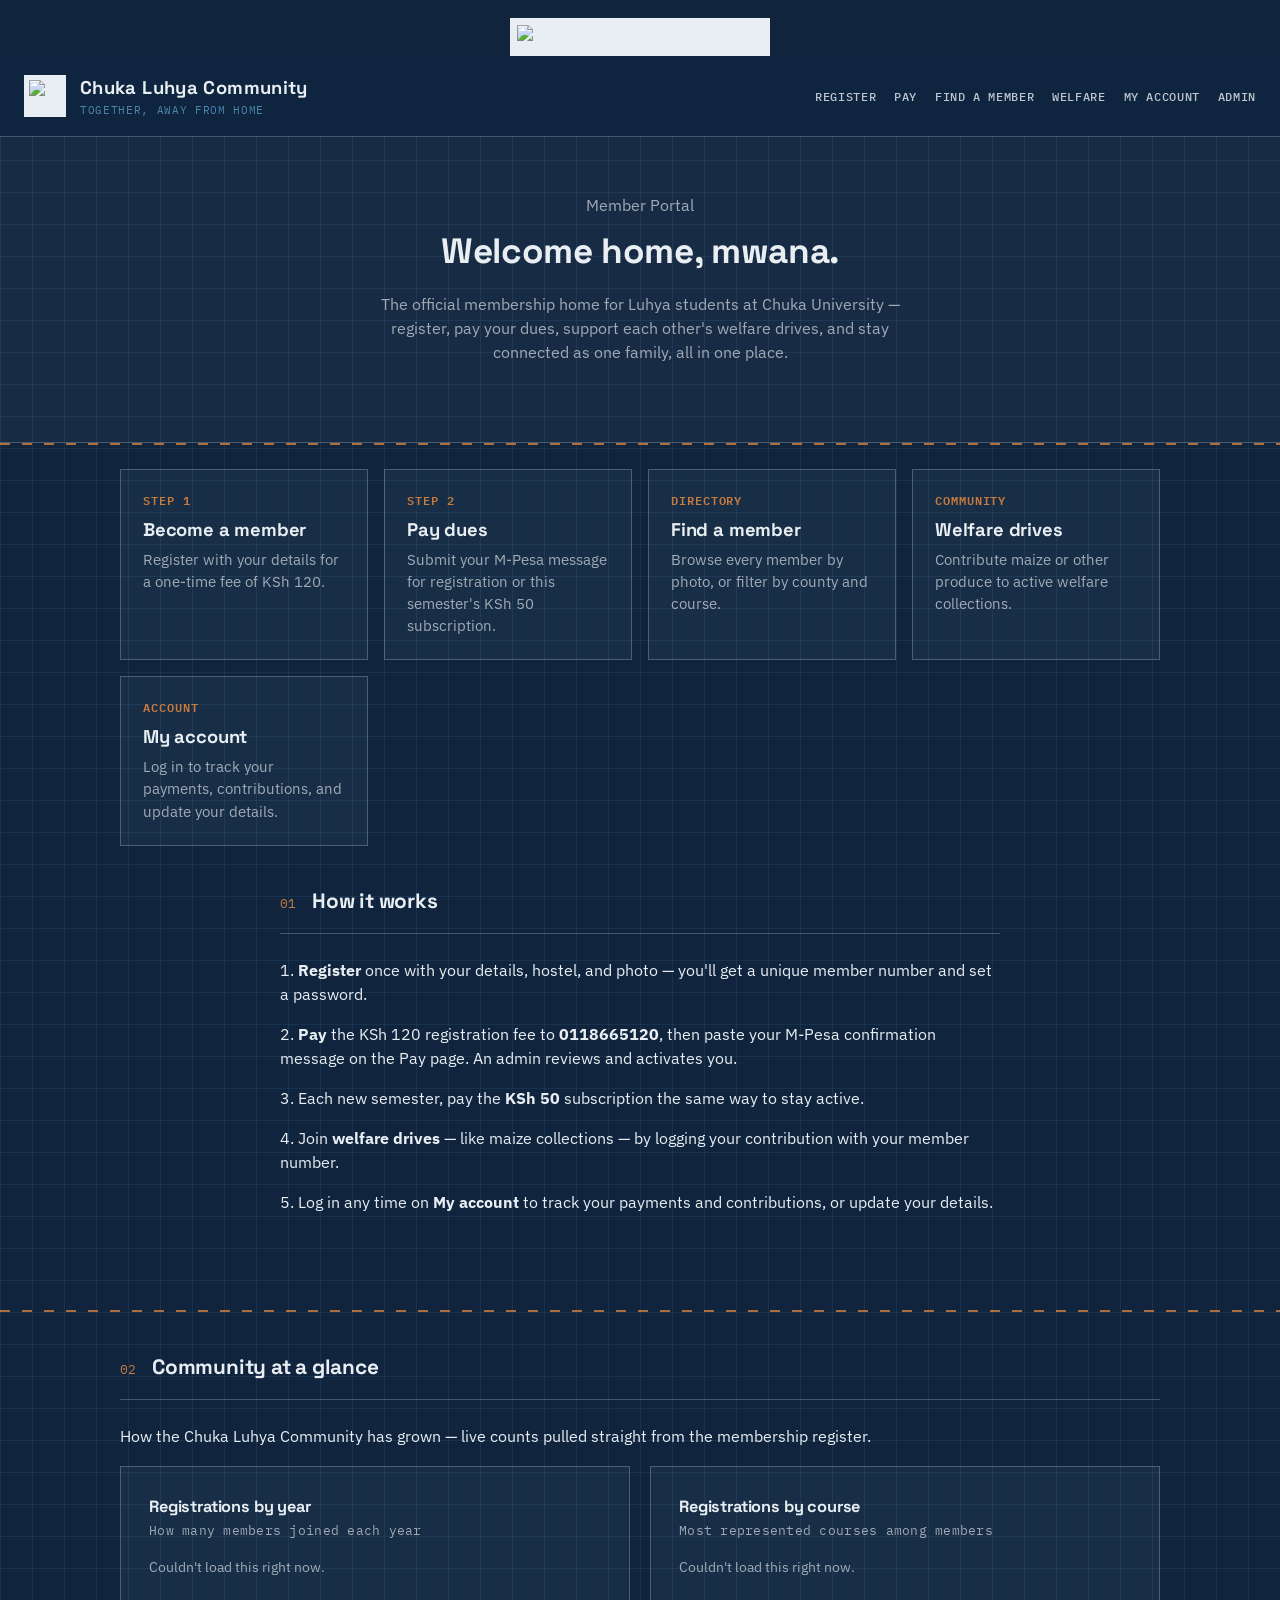
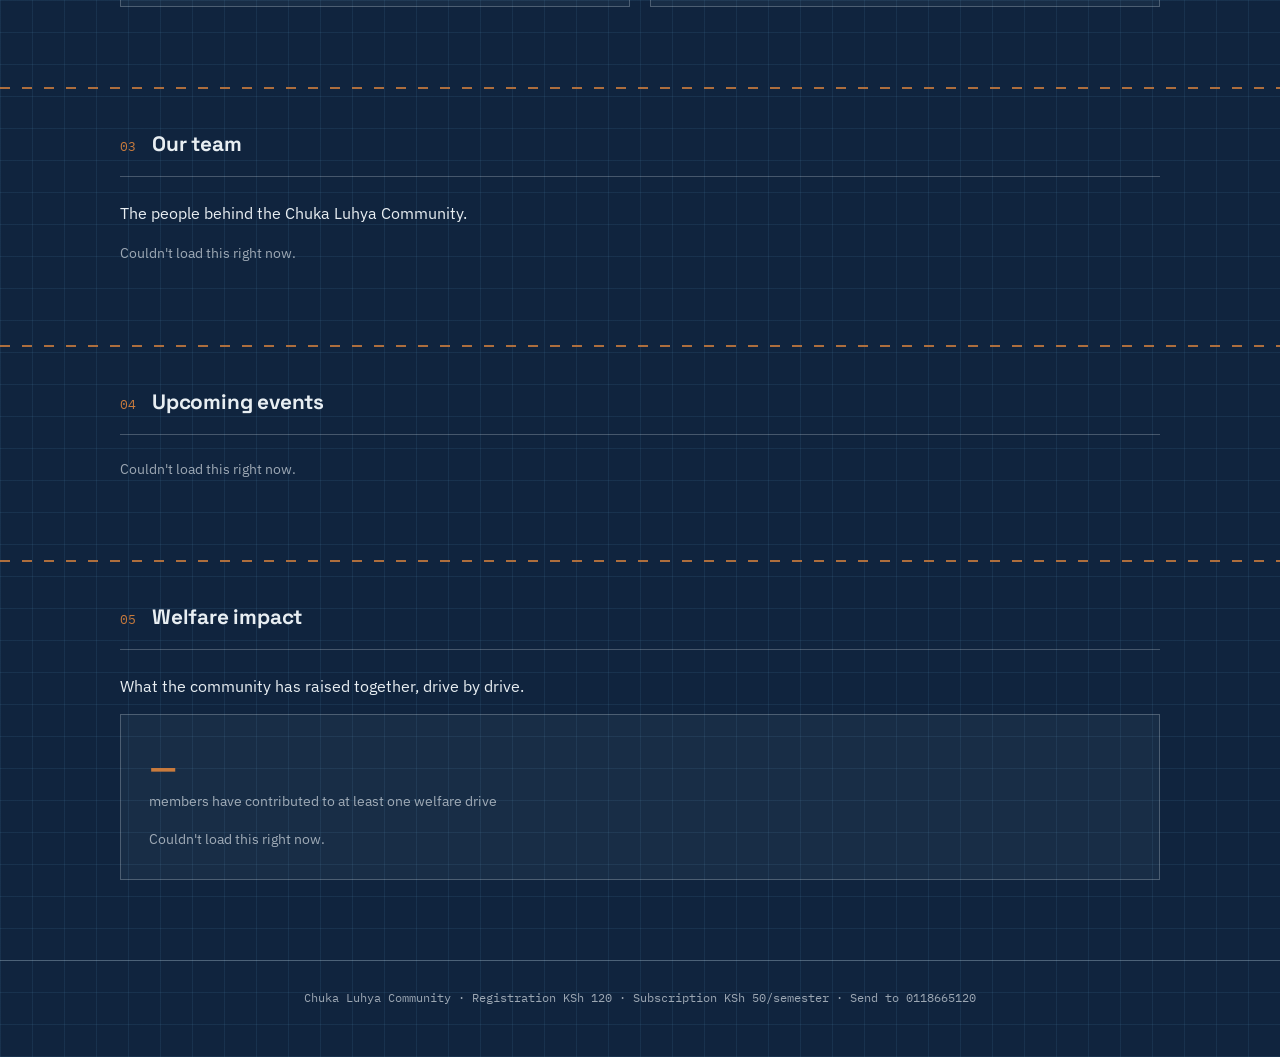
==== commit e3ba25d0: "Update index.html" ====
--- a/index.html
+++ b/index.html
@@ -59,6 +59,21 @@
   opacity:0.85;
 }
 
+.top-banner{
+  text-align:center;
+  padding:18px 20px 0;
+  background:var(--cream);
+}
+.top-banner img{
+  max-width:260px;
+  width:100%;
+  height:auto;
+  display:inline-block;
+  border:1px solid var(--line);
+  background:var(--ink);
+  padding:6px;
+}
+
 header.site{
   background:rgba(16,36,62,0.92);
   color:var(--ink);
@@ -422,6 +437,10 @@
 </style>
 </head>
 <body>
+
+<div class="top-banner">
+  <img src="https://drive.google.com/uc?export=view&id=1Q3sbvUPpjbnTJ4YF-xGFbdZElF_77QzT" alt="Chuka Luhya Community">
+</div>
 
 <header class="site">
   <img class="logo" id="siteLogo" alt="CLC logo" style="display:none;">
@@ -514,6 +533,27 @@
 <main class="wide">
   <div class="section-head">
     <span class="sheet-no">03</span>
+    <h2>Our team</h2>
+  </div>
+  <p>The people behind the Chuka Luhya Community.</p>
+  <div class="people-grid" id="personnelGrid"><div class="chart-loading">Loading…</div></div>
+</main>
+
+<div class="beadline"></div>
+
+<main class="wide">
+  <div class="section-head">
+    <span class="sheet-no">04</span>
+    <h2>Upcoming events</h2>
+  </div>
+  <div class="event-grid" id="eventsGrid"><div class="chart-loading">Loading…</div></div>
+</main>
+
+<div class="beadline"></div>
+
+<main class="wide">
+  <div class="section-head">
+    <span class="sheet-no">05</span>
     <h2>Welfare impact</h2>
   </div>
   <p>What the community has raised together, drive by drive.</p>
@@ -522,27 +562,6 @@
     <div class="impact-sub">members have contributed to at least one welfare drive</div>
     <div class="welfare-impact" id="welfareBars"><div class="chart-loading">Loading…</div></div>
   </div>
-</main>
-
-<div class="beadline"></div>
-
-<main class="wide">
-  <div class="section-head">
-    <span class="sheet-no">04</span>
-    <h2>Our team</h2>
-  </div>
-  <p>The people behind the Chuka Luhya Community.</p>
-  <div class="people-grid" id="personnelGrid"><div class="chart-loading">Loading…</div></div>
-</main>
-
-<div class="beadline"></div>
-
-<main class="wide">
-  <div class="section-head">
-    <span class="sheet-no">05</span>
-    <h2>Upcoming events</h2>
-  </div>
-  <div class="event-grid" id="eventsGrid"><div class="chart-loading">Loading…</div></div>
 </main>
 
 <footer>Chuka Luhya Community · Registration KSh 120 · Subscription KSh 50/semester · Send to 0118665120</footer>
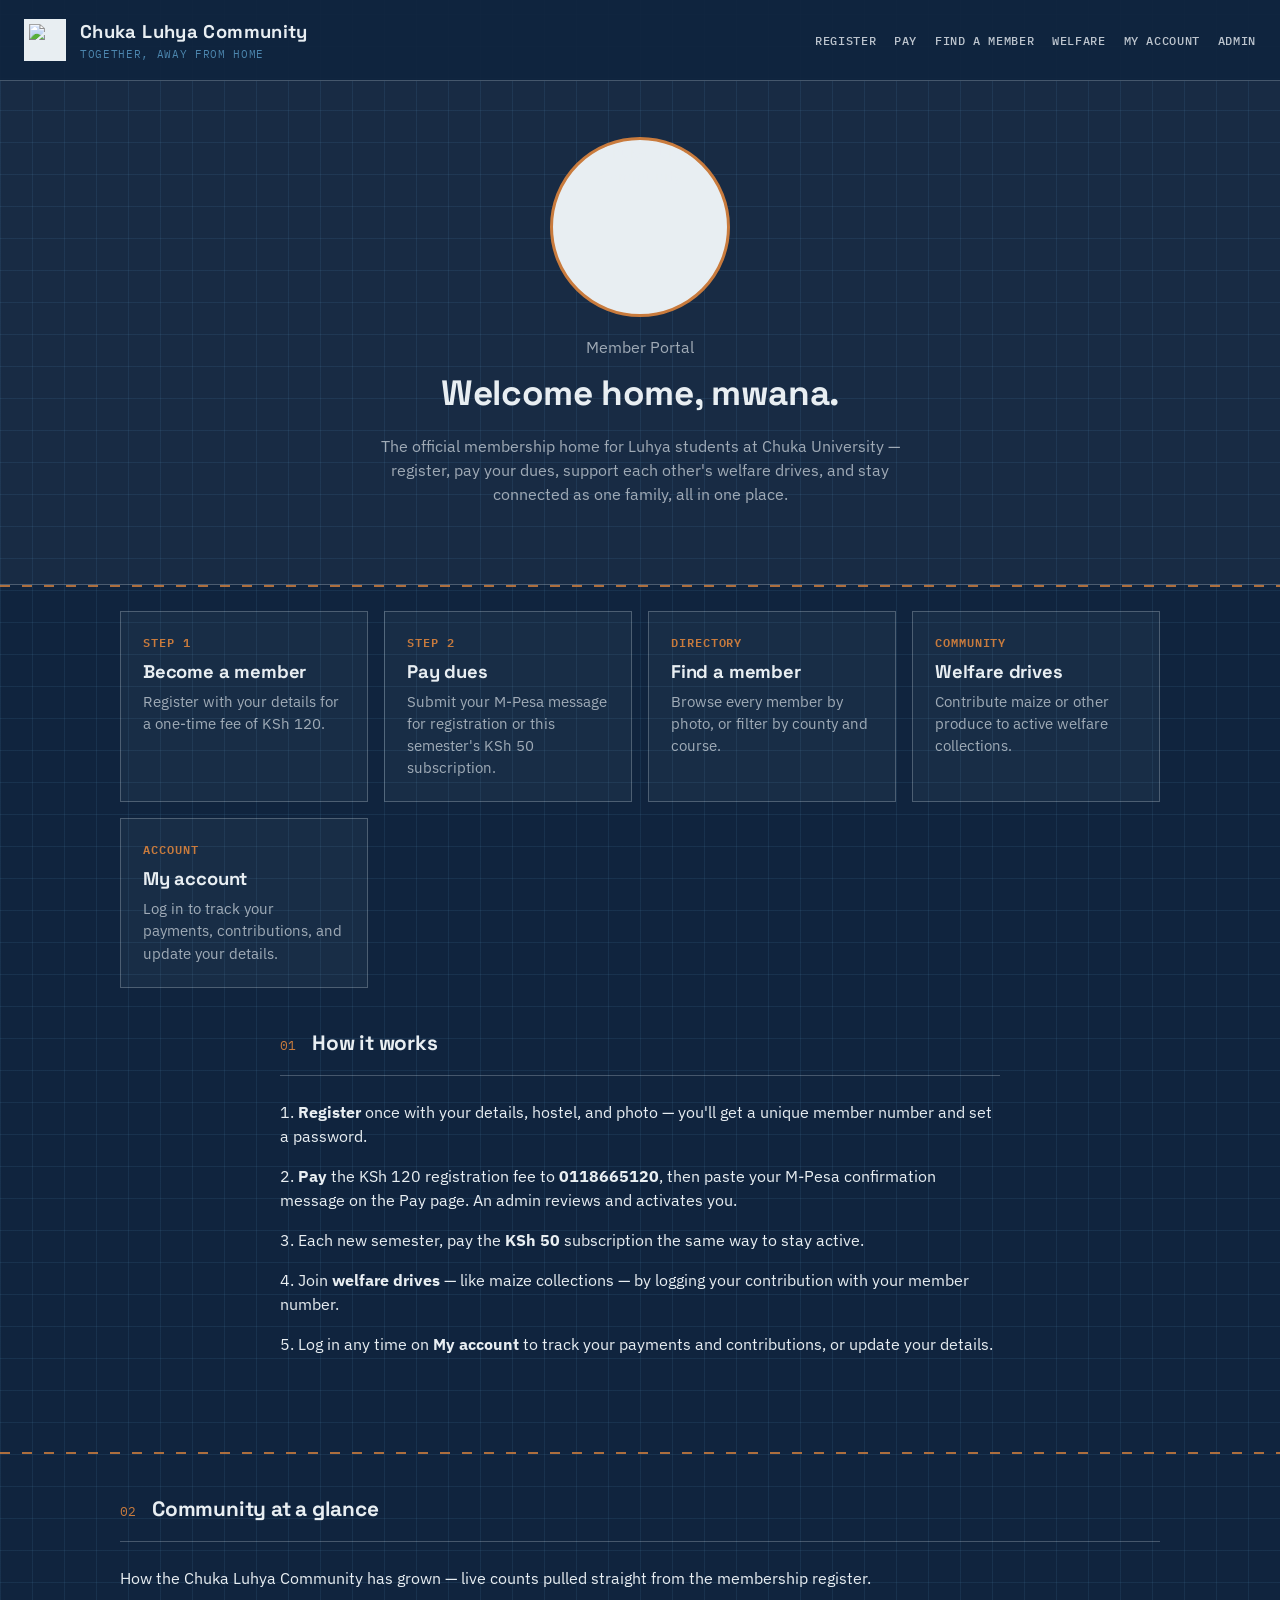
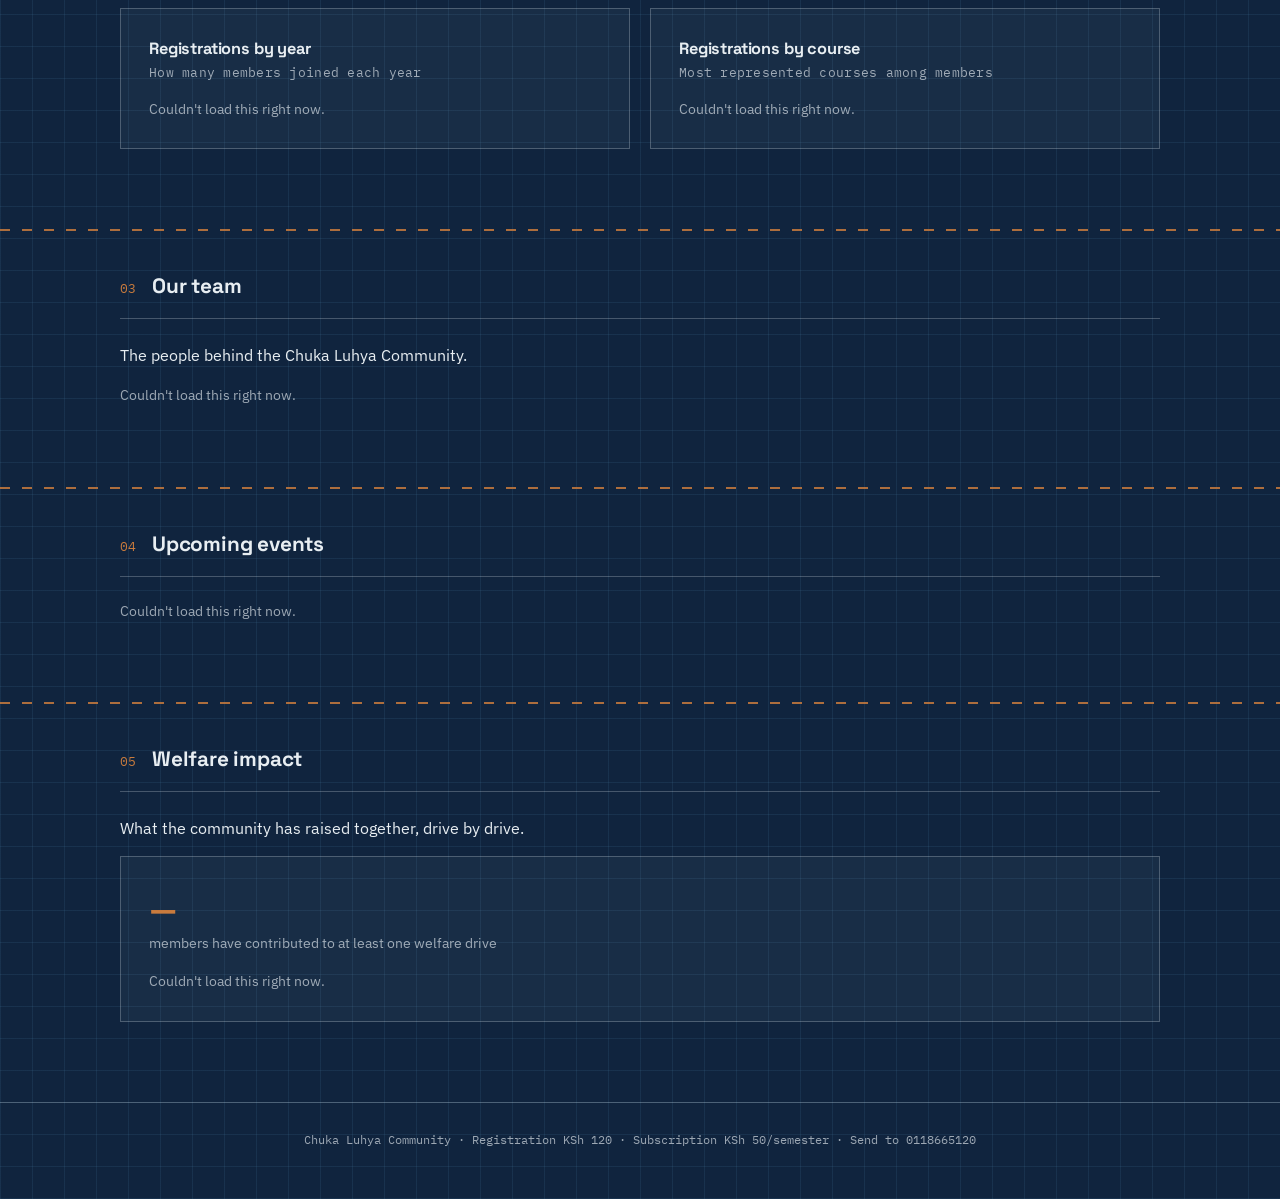
==== commit df06cfbf: "Update index.html" ====
--- a/index.html
+++ b/index.html
@@ -61,17 +61,19 @@
 
 .top-banner{
   text-align:center;
-  padding:18px 20px 0;
-  background:var(--cream);
+  margin-bottom:18px;
 }
 .top-banner img{
-  max-width:260px;
-  width:100%;
-  height:auto;
+  width:180px;
+  height:180px;
+  object-fit:cover;
+  border-radius:50%;
   display:inline-block;
-  border:1px solid var(--line);
+  border:3px solid var(--gold);
   background:var(--ink);
-  padding:6px;
+}
+@media(max-width:640px){
+  .top-banner img{width:140px;height:140px;}
 }
 
 header.site{
@@ -438,10 +440,6 @@
 </head>
 <body>
 
-<div class="top-banner">
-  <img src="https://drive.google.com/uc?export=view&id=1Q3sbvUPpjbnTJ4YF-xGFbdZElF_77QzT" alt="Chuka Luhya Community">
-</div>
-
 <header class="site">
   <img class="logo" id="siteLogo" alt="CLC logo" style="display:none;">
   <div class="brand">
@@ -459,6 +457,9 @@
 </header>
 
 <div class="hero">
+  <div class="top-banner">
+    <img src="https://drive.google.com/uc?export=view&id=1Q3sbvUPpjbnTJ4YF-xGFbdZElF_77QzT" alt="Chuka Luhya Community">
+  </div>
   <p class="eyebrow" style="margin-bottom:8px;">Member Portal</p>
   <h1>Welcome home, mwana.</h1>
   <p>The official membership home for Luhya students at Chuka University — register, pay your dues, support each other's welfare drives, and stay connected as one family, all in one place.</p>
